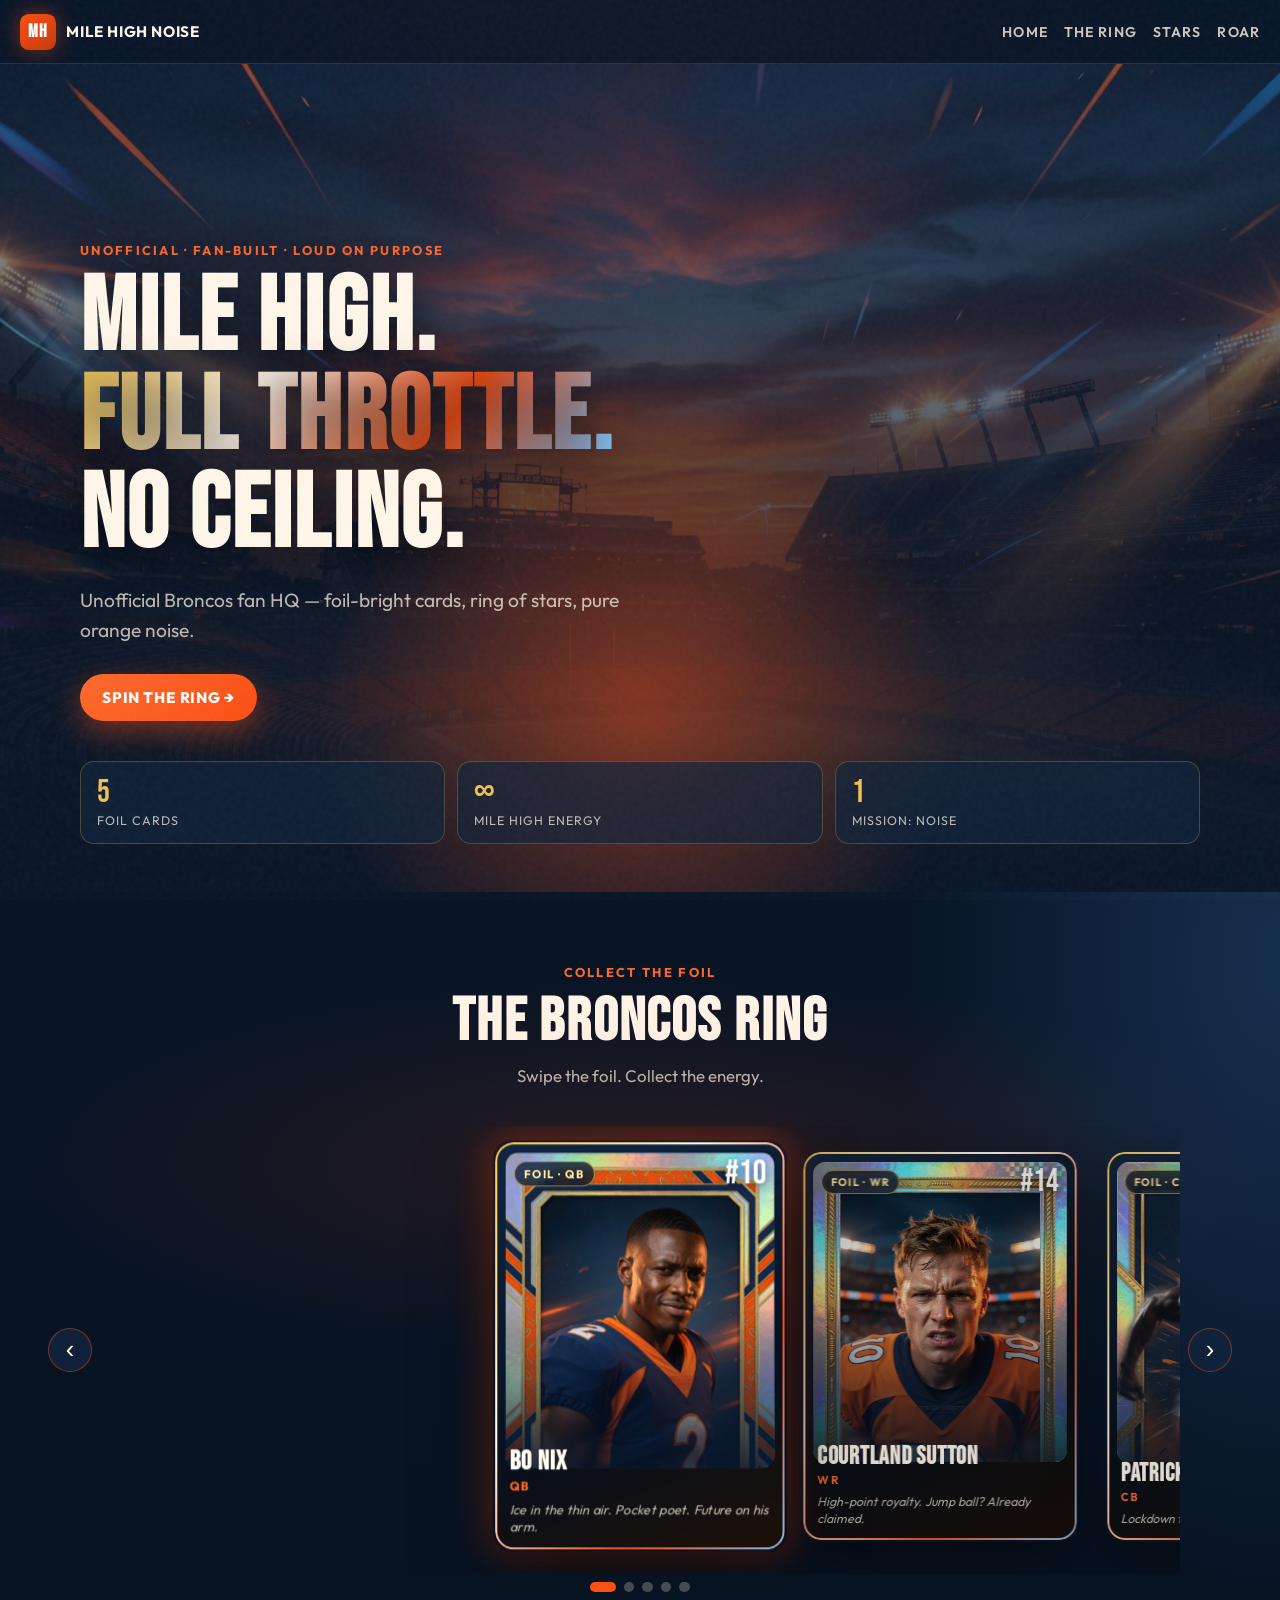
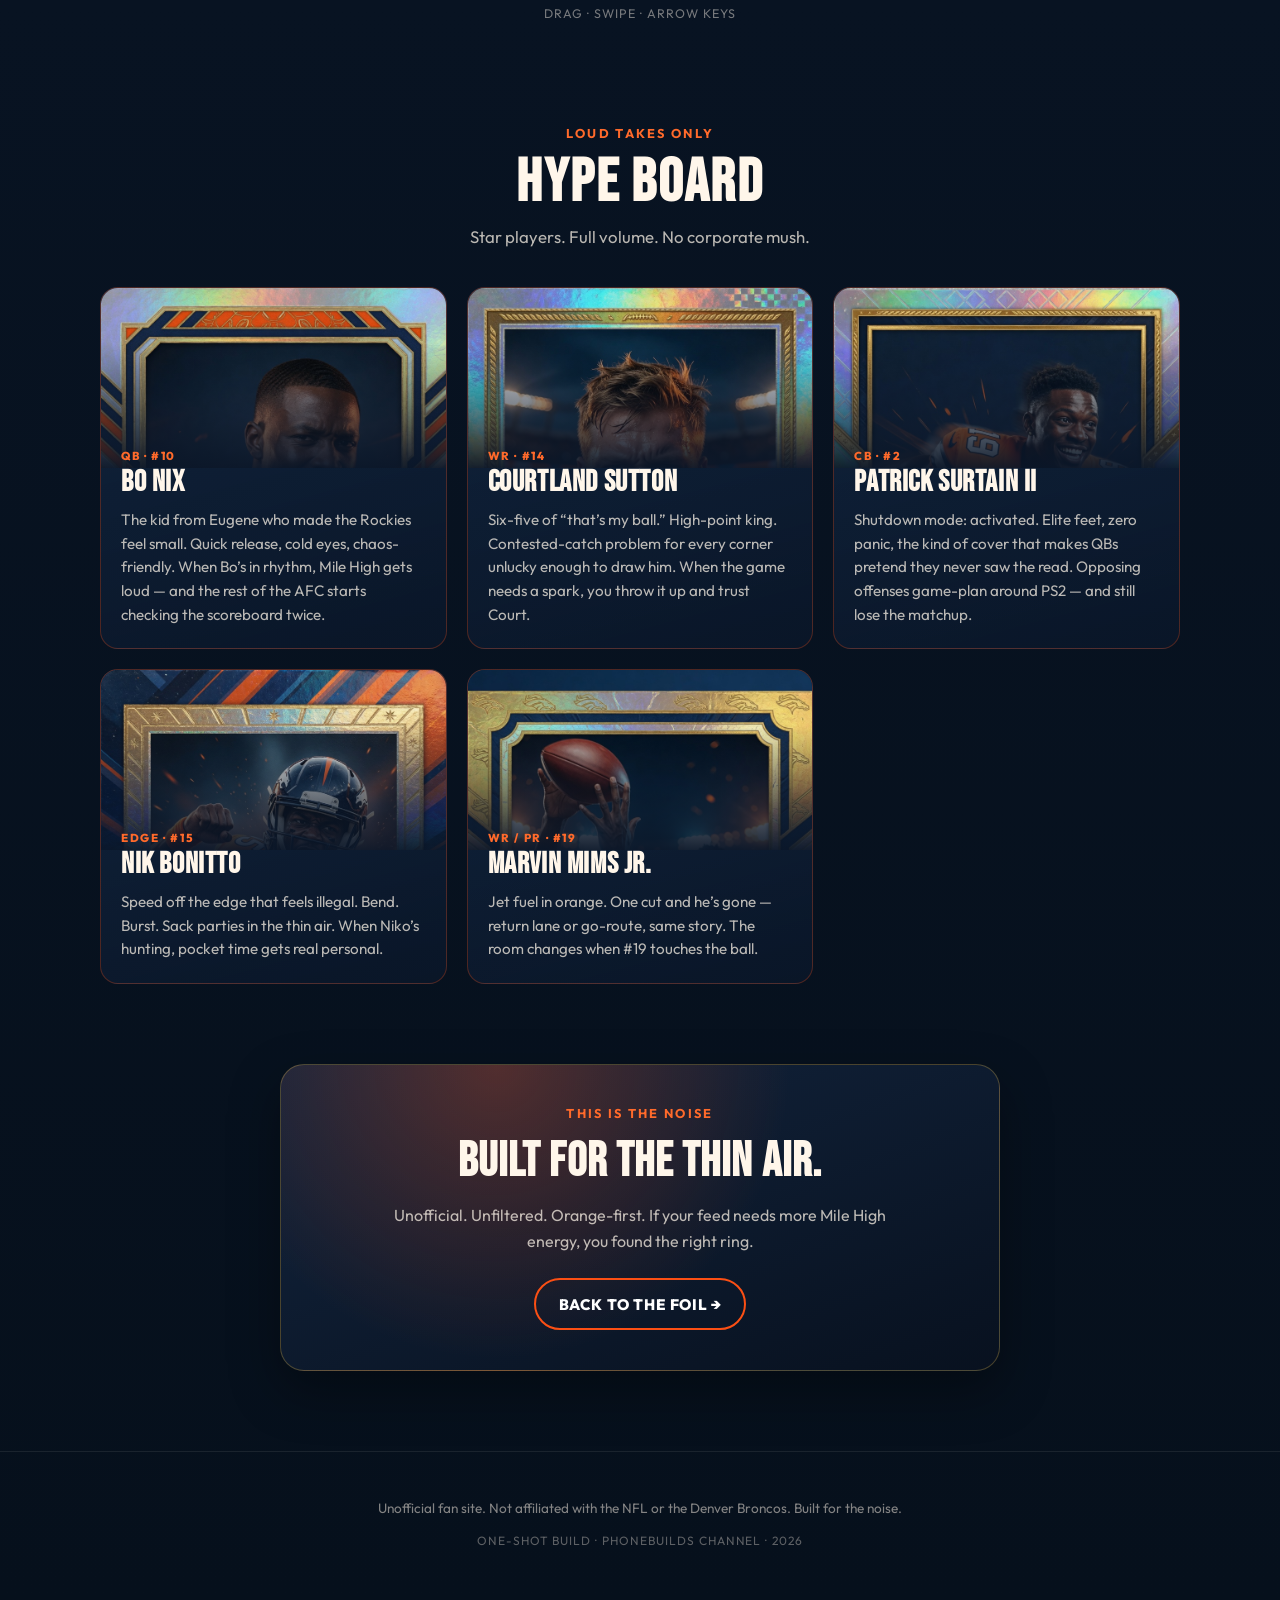
==== public/index.html @ 1050a973 "Fix Vercel static output — serve site from public/ Move index/CSS/JS into public so Vercel output di" ====
<!DOCTYPE html>
<html lang="en">
<head>
  <meta charset="UTF-8" />
  <meta name="viewport" content="width=device-width, initial-scale=1.0" />
  <title>Mile High Noise — Unofficial Broncos Fan HQ</title>
  <meta name="description" content="Unofficial Denver Broncos fan HQ — foil-bright cards, ring of stars, pure orange noise." />
  <meta name="theme-color" content="#0A1628" />
  <link rel="preconnect" href="https://fonts.googleapis.com" />
  <link rel="preconnect" href="https://fonts.gstatic.com" crossorigin />
  <link href="https://fonts.googleapis.com/css2?family=Bebas+Neue&family=Outfit:wght@400;500;600;700;800&display=swap" rel="stylesheet" />
  <link rel="stylesheet" href="styles.css" />
</head>
<body>
  <div class="noise" aria-hidden="true"></div>

  <header class="site-header">
    <a class="logo" href="#home" aria-label="Home">
      <span class="logo-mark">MH</span>
      <span class="logo-text">Mile High Noise</span>
    </a>
    <nav class="nav" aria-label="Primary">
      <a href="#home">Home</a>
      <a href="#ring">The Ring</a>
      <a href="#stars">Stars</a>
      <a href="#roar">Roar</a>
    </nav>
  </header>

  <main>
    <!-- HERO -->
    <section id="home" class="hero">
      <div class="hero-bg" role="img" aria-label="Stadium atmosphere"></div>
      <div class="hero-glow" aria-hidden="true"></div>
      <div class="hero-content">
        <p class="eyebrow">Unofficial · Fan-built · Loud on purpose</p>
        <h1>Mile High.<br /><span class="accent">Full throttle.</span><br />No ceiling.</h1>
        <p class="hero-sub">Unofficial Broncos fan HQ — foil-bright cards, ring of stars, pure orange noise.</p>
        <a class="cta" href="#ring">Spin the ring →</a>
      </div>
      <div class="hero-stats" aria-label="Hype stats">
        <div class="stat"><span class="stat-num">5</span><span class="stat-label">Foil cards</span></div>
        <div class="stat"><span class="stat-num">∞</span><span class="stat-label">Mile High energy</span></div>
        <div class="stat"><span class="stat-num">1</span><span class="stat-label">Mission: noise</span></div>
      </div>
    </section>

    <!-- THE RING -->
    <section id="ring" class="ring-section">
      <div class="section-head">
        <p class="eyebrow">Collect the foil</p>
        <h2>The Broncos Ring</h2>
        <p class="section-sub">Swipe the foil. Collect the energy.</p>
      </div>

      <div class="ring-stage">
        <button class="ring-btn prev" type="button" aria-label="Previous card">‹</button>

        <div class="ring-viewport" id="ringViewport">
          <div class="ring-track" id="ringTrack" role="list"></div>
        </div>

        <button class="ring-btn next" type="button" aria-label="Next card">›</button>
      </div>

      <div class="ring-dots" id="ringDots" role="tablist" aria-label="Card position"></div>
      <p class="ring-hint">Drag · swipe · arrow keys</p>
    </section>

    <!-- HYPE BOARD -->
    <section id="stars" class="stars-section">
      <div class="section-head">
        <p class="eyebrow">Loud takes only</p>
        <h2>Hype Board</h2>
        <p class="section-sub">Star players. Full volume. No corporate mush.</p>
      </div>
      <div class="hype-grid" id="hypeGrid"></div>
    </section>

    <!-- ROAR -->
    <section id="roar" class="roar-section">
      <div class="roar-card">
        <p class="eyebrow">This is the noise</p>
        <h2>Built for the thin air.</h2>
        <p>Unofficial. Unfiltered. Orange-first. If your feed needs more Mile High energy, you found the right ring.</p>
        <a class="cta cta-outline" href="#ring">Back to the foil →</a>
      </div>
    </section>
  </main>

  <footer class="site-footer">
    <p>Unofficial fan site. Not affiliated with the NFL or the Denver Broncos. Built for the noise.</p>
    <p class="footer-meta">One-shot build · PhoneBuilds channel · 2026</p>
  </footer>

  <script src="app.js"></script>
</body>
</html>
---- public/styles.css ----
/* Mile High Noise — Broncos fan HQ */
:root {
  --navy: #0a1628;
  --navy-2: #12243d;
  --navy-3: #1a3558;
  --orange: #fb4f14;
  --orange-hot: #ff6a2b;
  --orange-glow: rgba(251, 79, 20, 0.45);
  --gold: #f0c14b;
  --gold-soft: #ffe6a0;
  --cream: #fff6ea;
  --white: #ffffff;
  --muted: rgba(255, 246, 234, 0.72);
  --foil: linear-gradient(
    125deg,
    #f0c14b 0%,
    #fff6ea 18%,
    #fb4f14 36%,
    #7ec8ff 52%,
    #f0c14b 68%,
    #fb4f14 84%,
    #ffe6a0 100%
  );
  --font-display: "Bebas Neue", Impact, sans-serif;
  --font-body: "Outfit", system-ui, sans-serif;
  --radius-card: 18px;
  --shadow-card: 0 25px 60px rgba(0, 0, 0, 0.45);
  --max: 1120px;
}

*,
*::before,
*::after {
  box-sizing: border-box;
}

html {
  scroll-behavior: smooth;
}

body {
  margin: 0;
  min-height: 100vh;
  font-family: var(--font-body);
  color: var(--cream);
  background:
    radial-gradient(ellipse 80% 50% at 50% -10%, rgba(251, 79, 20, 0.22), transparent 55%),
    radial-gradient(ellipse 60% 40% at 100% 30%, rgba(26, 53, 88, 0.8), transparent 50%),
    linear-gradient(180deg, var(--navy) 0%, #06101c 100%);
  overflow-x: hidden;
}

.noise {
  pointer-events: none;
  position: fixed;
  inset: 0;
  z-index: 50;
  opacity: 0.04;
  background-image: url("data:image/svg+xml,%3Csvg viewBox='0 0 200 200' xmlns='http://www.w3.org/2000/svg'%3E%3Cfilter id='n'%3E%3CfeTurbulence type='fractalNoise' baseFrequency='0.85' numOctaves='4' stitchTiles='stitch'/%3E%3C/filter%3E%3Crect width='100%25' height='100%25' filter='url(%23n)'/%3E%3C/svg%3E");
}

a {
  color: inherit;
  text-decoration: none;
}

img {
  max-width: 100%;
  display: block;
}

/* Header */
.site-header {
  position: sticky;
  top: 0;
  z-index: 40;
  display: flex;
  align-items: center;
  justify-content: space-between;
  gap: 1rem;
  padding: 0.85rem 1.25rem;
  background: rgba(10, 22, 40, 0.82);
  backdrop-filter: blur(14px);
  border-bottom: 1px solid rgba(251, 79, 20, 0.25);
}

.logo {
  display: flex;
  align-items: center;
  gap: 0.65rem;
  font-weight: 700;
}

.logo-mark {
  width: 2.25rem;
  height: 2.25rem;
  display: grid;
  place-items: center;
  border-radius: 0.55rem;
  background: linear-gradient(145deg, var(--orange), #c43a0a);
  color: var(--white);
  font-family: var(--font-display);
  font-size: 1.15rem;
  letter-spacing: 0.04em;
  box-shadow: 0 0 20px var(--orange-glow);
}

.logo-text {
  font-size: 0.95rem;
  letter-spacing: 0.04em;
  text-transform: uppercase;
}

.nav {
  display: flex;
  flex-wrap: wrap;
  gap: 0.35rem 1rem;
  font-size: 0.88rem;
  font-weight: 600;
  text-transform: uppercase;
  letter-spacing: 0.08em;
}

.nav a {
  opacity: 0.8;
  transition: opacity 0.2s, color 0.2s;
}

.nav a:hover {
  opacity: 1;
  color: var(--orange-hot);
}

/* Hero */
.hero {
  position: relative;
  min-height: min(92vh, 900px);
  display: grid;
  align-content: end;
  padding: 4rem 1.25rem 3rem;
  overflow: hidden;
}

.hero-bg {
  position: absolute;
  inset: 0;
  background:
    linear-gradient(180deg, rgba(10, 22, 40, 0.35) 0%, rgba(10, 22, 40, 0.75) 55%, var(--navy) 100%),
    url("hero-stadium.jpg") center / cover no-repeat;
  transform: scale(1.02);
}

.hero-glow {
  position: absolute;
  width: 60vw;
  height: 60vw;
  max-width: 700px;
  max-height: 700px;
  left: 50%;
  bottom: -20%;
  transform: translateX(-50%);
  background: radial-gradient(circle, var(--orange-glow), transparent 65%);
  filter: blur(10px);
  pointer-events: none;
}

.hero-content {
  position: relative;
  z-index: 2;
  max-width: var(--max);
  margin: 0 auto;
  width: 100%;
}

.eyebrow {
  margin: 0 0 0.75rem;
  color: var(--orange-hot);
  font-weight: 700;
  font-size: 0.8rem;
  letter-spacing: 0.18em;
  text-transform: uppercase;
}

.hero h1 {
  margin: 0;
  font-family: var(--font-display);
  font-size: clamp(3.2rem, 10vw, 6.5rem);
  line-height: 0.95;
  letter-spacing: 0.02em;
  text-shadow: 0 8px 40px rgba(0, 0, 0, 0.5);
}

.hero h1 .accent {
  background: var(--foil);
  background-size: 200% auto;
  -webkit-background-clip: text;
  background-clip: text;
  color: transparent;
  animation: foil-shift 6s linear infinite;
}

@keyframes foil-shift {
  to {
    background-position: 200% center;
  }
}

.hero-sub {
  margin: 1.25rem 0 1.75rem;
  max-width: 34rem;
  font-size: clamp(1rem, 2.2vw, 1.2rem);
  color: var(--muted);
  line-height: 1.55;
}

.cta {
  display: inline-flex;
  align-items: center;
  gap: 0.4rem;
  padding: 0.9rem 1.4rem;
  border-radius: 999px;
  background: linear-gradient(135deg, var(--orange-hot), var(--orange));
  color: var(--white);
  font-weight: 800;
  font-size: 0.95rem;
  letter-spacing: 0.04em;
  text-transform: uppercase;
  box-shadow: 0 10px 30px var(--orange-glow);
  transition: transform 0.2s, box-shadow 0.2s;
}

.cta:hover {
  transform: translateY(-2px);
  box-shadow: 0 14px 36px var(--orange-glow);
}

.cta-outline {
  background: transparent;
  border: 2px solid var(--orange);
  box-shadow: none;
}

.cta-outline:hover {
  background: rgba(251, 79, 20, 0.12);
}

.hero-stats {
  position: relative;
  z-index: 2;
  max-width: var(--max);
  margin: 2.5rem auto 0;
  width: 100%;
  display: grid;
  grid-template-columns: repeat(3, minmax(0, 1fr));
  gap: 0.75rem;
}

.stat {
  padding: 0.9rem 1rem;
  border-radius: 14px;
  background: rgba(18, 36, 61, 0.7);
  border: 1px solid rgba(240, 193, 75, 0.25);
  backdrop-filter: blur(8px);
}

.stat-num {
  display: block;
  font-family: var(--font-display);
  font-size: 2rem;
  color: var(--gold);
  line-height: 1;
}

.stat-label {
  font-size: 0.78rem;
  color: var(--muted);
  text-transform: uppercase;
  letter-spacing: 0.08em;
}

/* Sections */
.section-head {
  text-align: center;
  max-width: 40rem;
  margin: 0 auto 2.5rem;
  padding: 0 1rem;
}

.section-head h2 {
  margin: 0;
  font-family: var(--font-display);
  font-size: clamp(2.4rem, 6vw, 3.8rem);
  letter-spacing: 0.03em;
  line-height: 1;
}

.section-sub {
  margin: 0.75rem 0 0;
  color: var(--muted);
  font-size: 1.05rem;
}

/* Ring */
.ring-section {
  padding: 4.5rem 0 3rem;
  position: relative;
}

.ring-section::before {
  content: "";
  position: absolute;
  inset: 10% 0 auto;
  height: 50%;
  background: radial-gradient(ellipse at center, rgba(251, 79, 20, 0.12), transparent 70%);
  pointer-events: none;
}

.ring-stage {
  display: grid;
  grid-template-columns: auto 1fr auto;
  align-items: center;
  gap: 0.5rem;
  max-width: 1200px;
  margin: 0 auto;
  padding: 0 0.5rem;
}

.ring-viewport {
  overflow: hidden;
  perspective: 1200px;
  padding: 1.5rem 0 2rem;
  touch-action: pan-y;
  cursor: grab;
}

.ring-viewport.is-dragging {
  cursor: grabbing;
}

.ring-track {
  display: flex;
  gap: 1.25rem;
  will-change: transform;
  transition: transform 0.45s cubic-bezier(0.22, 1, 0.36, 1);
  padding: 0 calc(50% - 140px);
}

.sport-card {
  --tilt: 0deg;
  --lift: 1;
  flex: 0 0 280px;
  width: 280px;
  aspect-ratio: 2.5 / 3.5;
  position: relative;
  border-radius: var(--radius-card);
  transform: rotateY(var(--tilt)) scale(var(--lift));
  transition: transform 0.35s ease, box-shadow 0.35s ease, filter 0.35s ease;
  filter: brightness(0.88) saturate(0.9);
  box-shadow: var(--shadow-card);
  user-select: none;
}

.sport-card.is-active {
  --lift: 1.05;
  filter: brightness(1.05) saturate(1.1);
  box-shadow:
    0 30px 70px rgba(0, 0, 0, 0.55),
    0 0 40px var(--orange-glow);
  z-index: 2;
}

.sport-card-inner {
  position: absolute;
  inset: 0;
  border-radius: inherit;
  overflow: hidden;
  background: linear-gradient(160deg, var(--navy-2), #07101c 60%, #1a0f08);
  border: 2px solid transparent;
  background-clip: padding-box;
}

.sport-card-inner::before {
  content: "";
  position: absolute;
  inset: 0;
  border-radius: inherit;
  padding: 2px;
  background: var(--foil);
  background-size: 200% 200%;
  -webkit-mask:
    linear-gradient(#fff 0 0) content-box,
    linear-gradient(#fff 0 0);
  mask:
    linear-gradient(#fff 0 0) content-box,
    linear-gradient(#fff 0 0);
  -webkit-mask-composite: xor;
  mask-composite: exclude;
  animation: foil-shift 5s linear infinite;
  pointer-events: none;
  z-index: 5;
}

.card-art {
  position: absolute;
  inset: 10px 10px 78px;
  border-radius: 12px;
  overflow: hidden;
  background: var(--navy-3);
}

.card-art img {
  width: 100%;
  height: 100%;
  object-fit: cover;
  object-position: top center;
}

.card-art::after {
  content: "";
  position: absolute;
  inset: 0;
  background: linear-gradient(180deg, transparent 50%, rgba(10, 22, 40, 0.85) 100%);
}

.card-badge {
  position: absolute;
  top: 18px;
  left: 18px;
  z-index: 3;
  padding: 0.25rem 0.55rem;
  border-radius: 999px;
  background: rgba(10, 22, 40, 0.75);
  border: 1px solid rgba(240, 193, 75, 0.55);
  font-size: 0.68rem;
  font-weight: 700;
  letter-spacing: 0.12em;
  text-transform: uppercase;
  color: var(--gold-soft);
  backdrop-filter: blur(6px);
}

.card-num {
  position: absolute;
  top: 14px;
  right: 18px;
  z-index: 3;
  font-family: var(--font-display);
  font-size: 2rem;
  color: rgba(255, 255, 255, 0.92);
  text-shadow: 0 2px 10px rgba(0, 0, 0, 0.6);
  line-height: 1;
}

.card-meta {
  position: absolute;
  left: 14px;
  right: 14px;
  bottom: 12px;
  z-index: 3;
}

.card-meta h3 {
  margin: 0;
  font-family: var(--font-display);
  font-size: 1.55rem;
  letter-spacing: 0.03em;
  line-height: 1;
}

.card-meta .pos {
  display: block;
  margin-top: 0.15rem;
  font-size: 0.72rem;
  font-weight: 700;
  letter-spacing: 0.14em;
  text-transform: uppercase;
  color: var(--orange-hot);
}

.card-flavor {
  margin: 0.45rem 0 0;
  font-size: 0.78rem;
  line-height: 1.35;
  color: var(--muted);
  font-style: italic;
}

.ring-btn {
  width: 2.75rem;
  height: 2.75rem;
  border-radius: 999px;
  border: 1px solid rgba(251, 79, 20, 0.45);
  background: rgba(18, 36, 61, 0.85);
  color: var(--cream);
  font-size: 1.6rem;
  line-height: 1;
  cursor: pointer;
  transition: background 0.2s, transform 0.2s;
  z-index: 3;
}

.ring-btn:hover {
  background: rgba(251, 79, 20, 0.25);
  transform: scale(1.05);
}

.ring-dots {
  display: flex;
  justify-content: center;
  gap: 0.5rem;
  margin-top: 0.5rem;
}

.ring-dots button {
  width: 0.65rem;
  height: 0.65rem;
  border-radius: 999px;
  border: 0;
  padding: 0;
  background: rgba(255, 246, 234, 0.25);
  cursor: pointer;
  transition: width 0.25s, background 0.25s;
}

.ring-dots button[aria-selected="true"] {
  width: 1.6rem;
  background: var(--orange);
}

.ring-hint {
  text-align: center;
  margin: 0.85rem 0 0;
  font-size: 0.78rem;
  color: rgba(255, 246, 234, 0.45);
  letter-spacing: 0.08em;
  text-transform: uppercase;
}

/* Hype board */
.stars-section {
  padding: 3.5rem 1.25rem 4rem;
  max-width: var(--max);
  margin: 0 auto;
}

.hype-grid {
  display: grid;
  grid-template-columns: repeat(auto-fit, minmax(280px, 1fr));
  gap: 1.25rem;
}

.hype-card {
  position: relative;
  border-radius: 18px;
  overflow: hidden;
  background: linear-gradient(165deg, rgba(26, 53, 88, 0.55), rgba(10, 22, 40, 0.95));
  border: 1px solid rgba(251, 79, 20, 0.28);
  min-height: 100%;
  display: grid;
  grid-template-rows: 180px 1fr;
  transition: transform 0.25s, border-color 0.25s, box-shadow 0.25s;
}

.hype-card:hover {
  transform: translateY(-4px);
  border-color: rgba(240, 193, 75, 0.5);
  box-shadow: 0 18px 40px rgba(0, 0, 0, 0.35);
}

.hype-photo {
  position: relative;
  overflow: hidden;
}

.hype-photo img {
  width: 100%;
  height: 100%;
  object-fit: cover;
  object-position: top center;
}

.hype-photo::after {
  content: "";
  position: absolute;
  inset: 0;
  background: linear-gradient(180deg, transparent 30%, rgba(10, 22, 40, 0.95) 100%);
}

.hype-body {
  padding: 0 1.25rem 1.35rem;
  margin-top: -1.5rem;
  position: relative;
  z-index: 1;
}

.hype-body .pos {
  display: inline-block;
  margin-bottom: 0.35rem;
  font-size: 0.72rem;
  font-weight: 800;
  letter-spacing: 0.14em;
  text-transform: uppercase;
  color: var(--orange-hot);
}

.hype-body h3 {
  margin: 0 0 0.65rem;
  font-family: var(--font-display);
  font-size: 1.85rem;
  letter-spacing: 0.02em;
  line-height: 1;
}

.hype-body p {
  margin: 0;
  color: var(--muted);
  line-height: 1.55;
  font-size: 0.95rem;
}

/* Roar */
.roar-section {
  padding: 1rem 1.25rem 5rem;
}

.roar-card {
  max-width: 720px;
  margin: 0 auto;
  text-align: center;
  padding: 2.5rem 1.5rem;
  border-radius: 24px;
  background:
    radial-gradient(circle at 30% 0%, rgba(251, 79, 20, 0.28), transparent 50%),
    linear-gradient(160deg, var(--navy-2), #08111f);
  border: 1px solid rgba(240, 193, 75, 0.28);
  box-shadow: 0 20px 50px rgba(0, 0, 0, 0.35);
}

.roar-card h2 {
  margin: 0 0 0.85rem;
  font-family: var(--font-display);
  font-size: clamp(2rem, 5vw, 3rem);
  letter-spacing: 0.02em;
}

.roar-card p:not(.eyebrow) {
  margin: 0 auto 1.5rem;
  max-width: 32rem;
  color: var(--muted);
  line-height: 1.6;
}

/* Footer */
.site-footer {
  padding: 2rem 1.25rem 2.5rem;
  text-align: center;
  border-top: 1px solid rgba(255, 246, 234, 0.08);
  color: rgba(255, 246, 234, 0.5);
  font-size: 0.85rem;
  line-height: 1.5;
}

.footer-meta {
  margin-top: 0.5rem;
  font-size: 0.75rem;
  letter-spacing: 0.08em;
  text-transform: uppercase;
  opacity: 0.7;
}

/* Responsive */
@media (max-width: 720px) {
  .logo-text {
    display: none;
  }

  .nav {
    font-size: 0.72rem;
    gap: 0.25rem 0.7rem;
  }

  .hero {
    min-height: 85vh;
    padding-top: 3rem;
  }

  .hero-stats {
    grid-template-columns: 1fr;
  }

  .ring-track {
    padding: 0 calc(50% - 130px);
    gap: 1rem;
  }

  .sport-card {
    flex-basis: 260px;
    width: 260px;
  }

  .ring-btn {
    width: 2.25rem;
    height: 2.25rem;
    font-size: 1.35rem;
  }
}

@media (prefers-reduced-motion: reduce) {
  html {
    scroll-behavior: auto;
  }

  .sport-card,
  .ring-track,
  .hero h1 .accent,
  .sport-card-inner::before {
    animation: none !important;
    transition: none !important;
  }
}
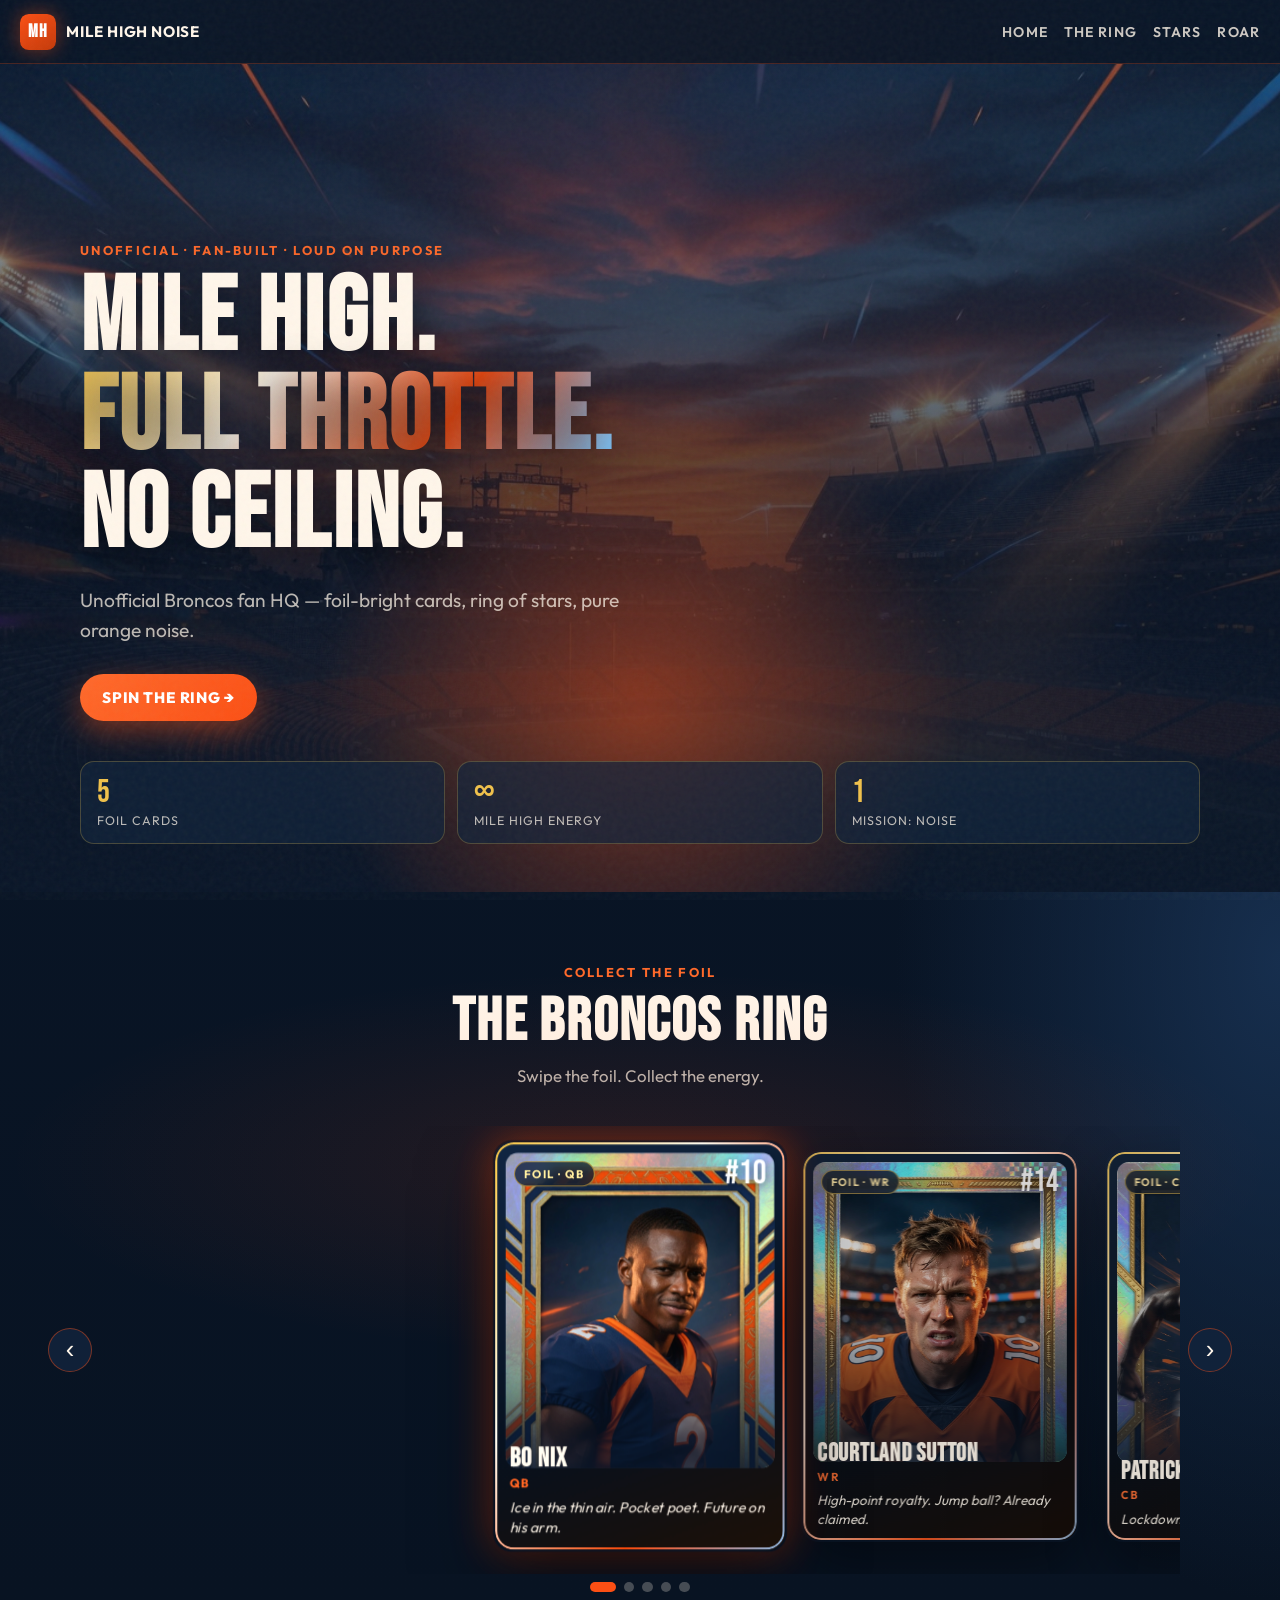
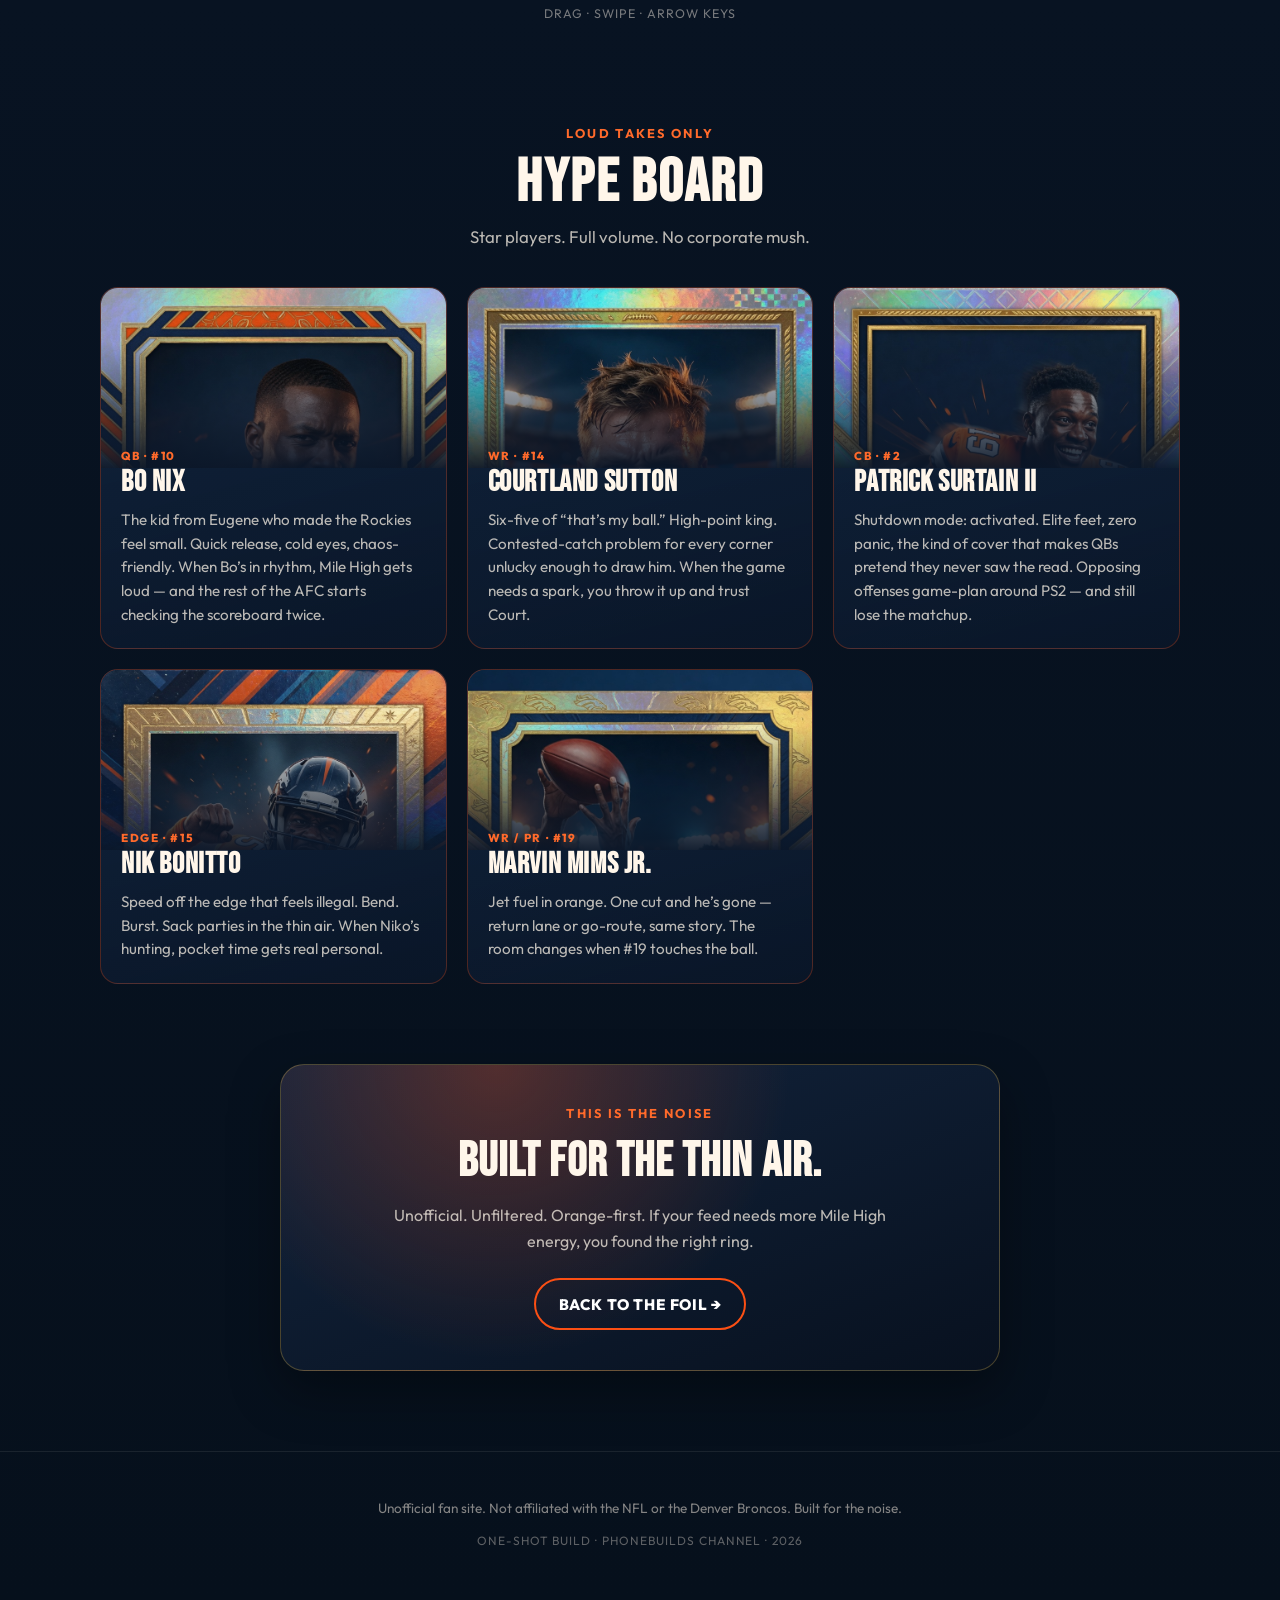
==== commit cfa938a0: "Polish from Bumble visual pass: flavor type + favicon Bump ring card flavor size/opacity for readabi" ====
--- a/public/index.html
+++ b/public/index.html
@@ -6,6 +6,7 @@
   <title>Mile High Noise — Unofficial Broncos Fan HQ</title>
   <meta name="description" content="Unofficial Denver Broncos fan HQ — foil-bright cards, ring of stars, pure orange noise." />
   <meta name="theme-color" content="#0A1628" />
+  <link rel="icon" href="favicon.svg" type="image/svg+xml" />
   <link rel="preconnect" href="https://fonts.googleapis.com" />
   <link rel="preconnect" href="https://fonts.gstatic.com" crossorigin />
   <link href="https://fonts.googleapis.com/css2?family=Bebas+Neue&family=Outfit:wght@400;500;600;700;800&display=swap" rel="stylesheet" />
--- a/public/styles.css
+++ b/public/styles.css
@@ -479,9 +479,9 @@
 
 .card-flavor {
   margin: 0.45rem 0 0;
-  font-size: 0.78rem;
+  font-size: 0.85rem;
   line-height: 1.35;
-  color: var(--muted);
+  color: rgba(255, 246, 234, 0.92);
   font-style: italic;
 }
 
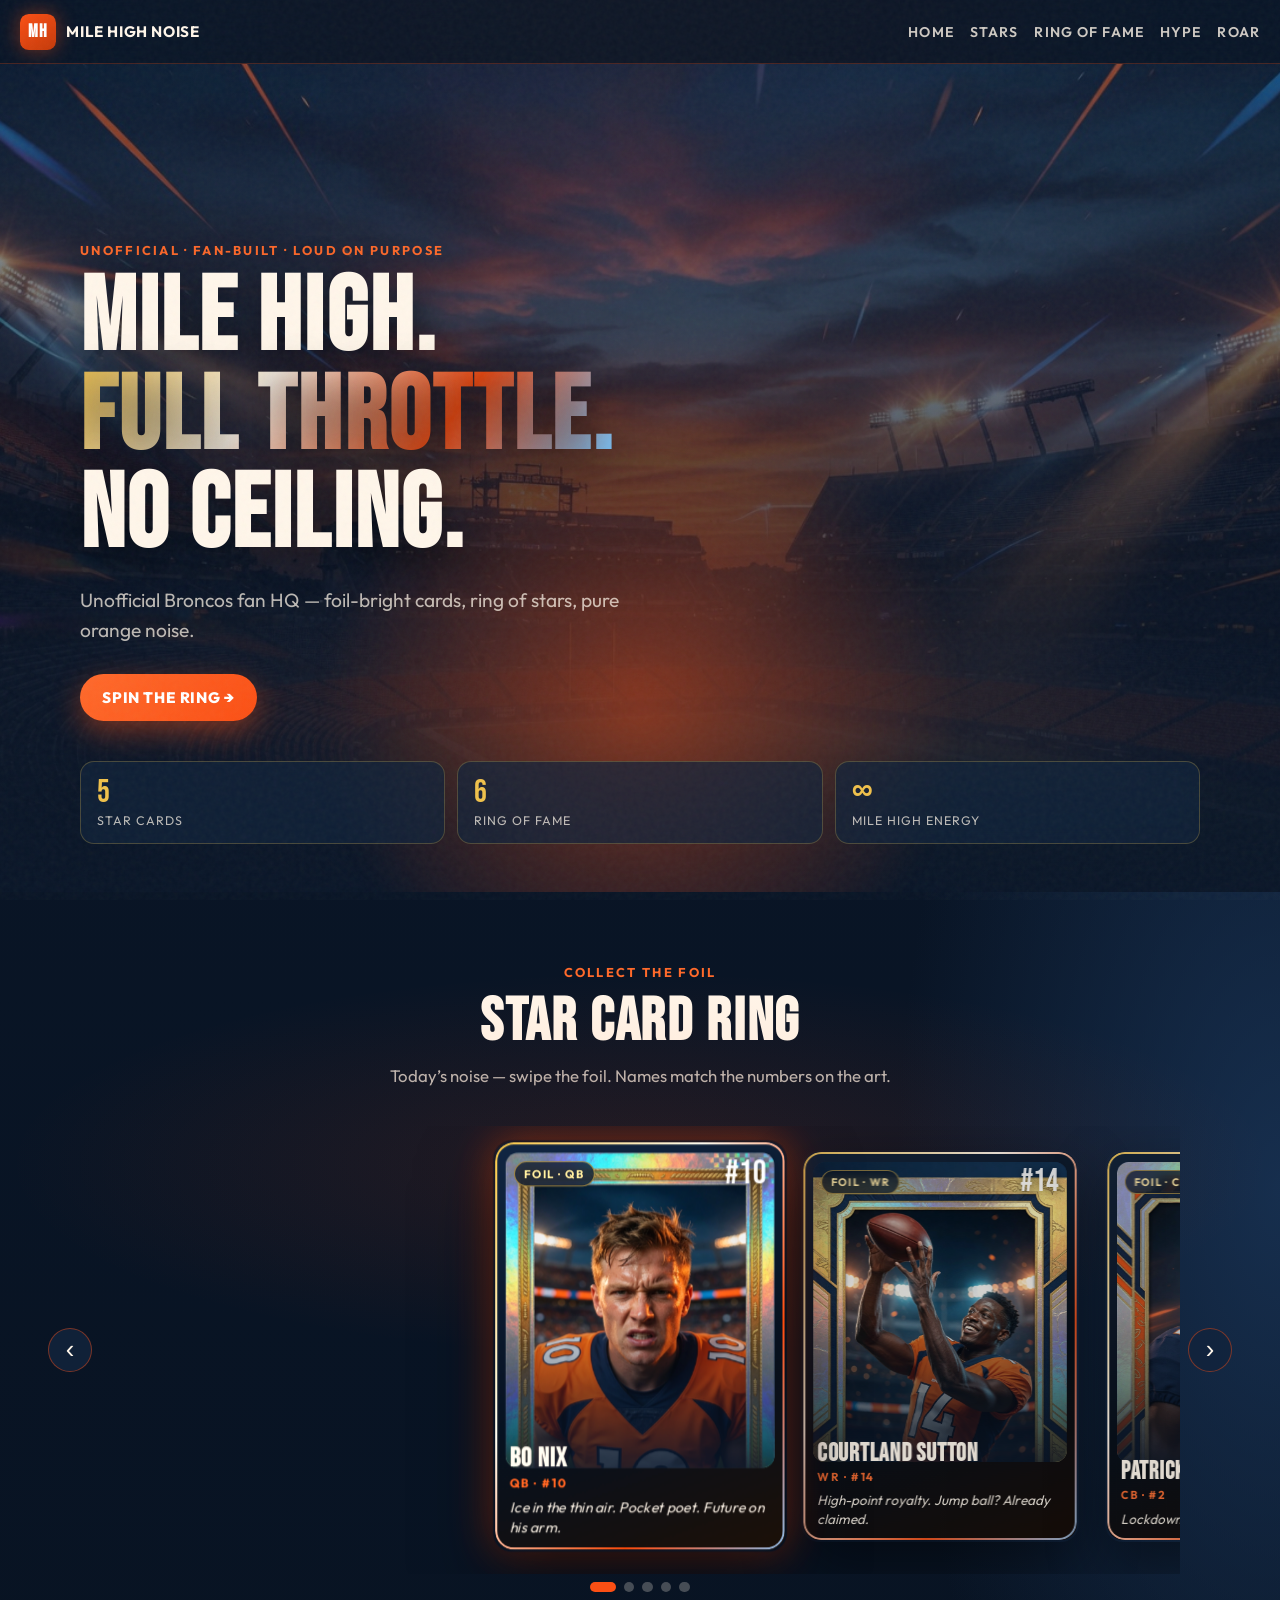
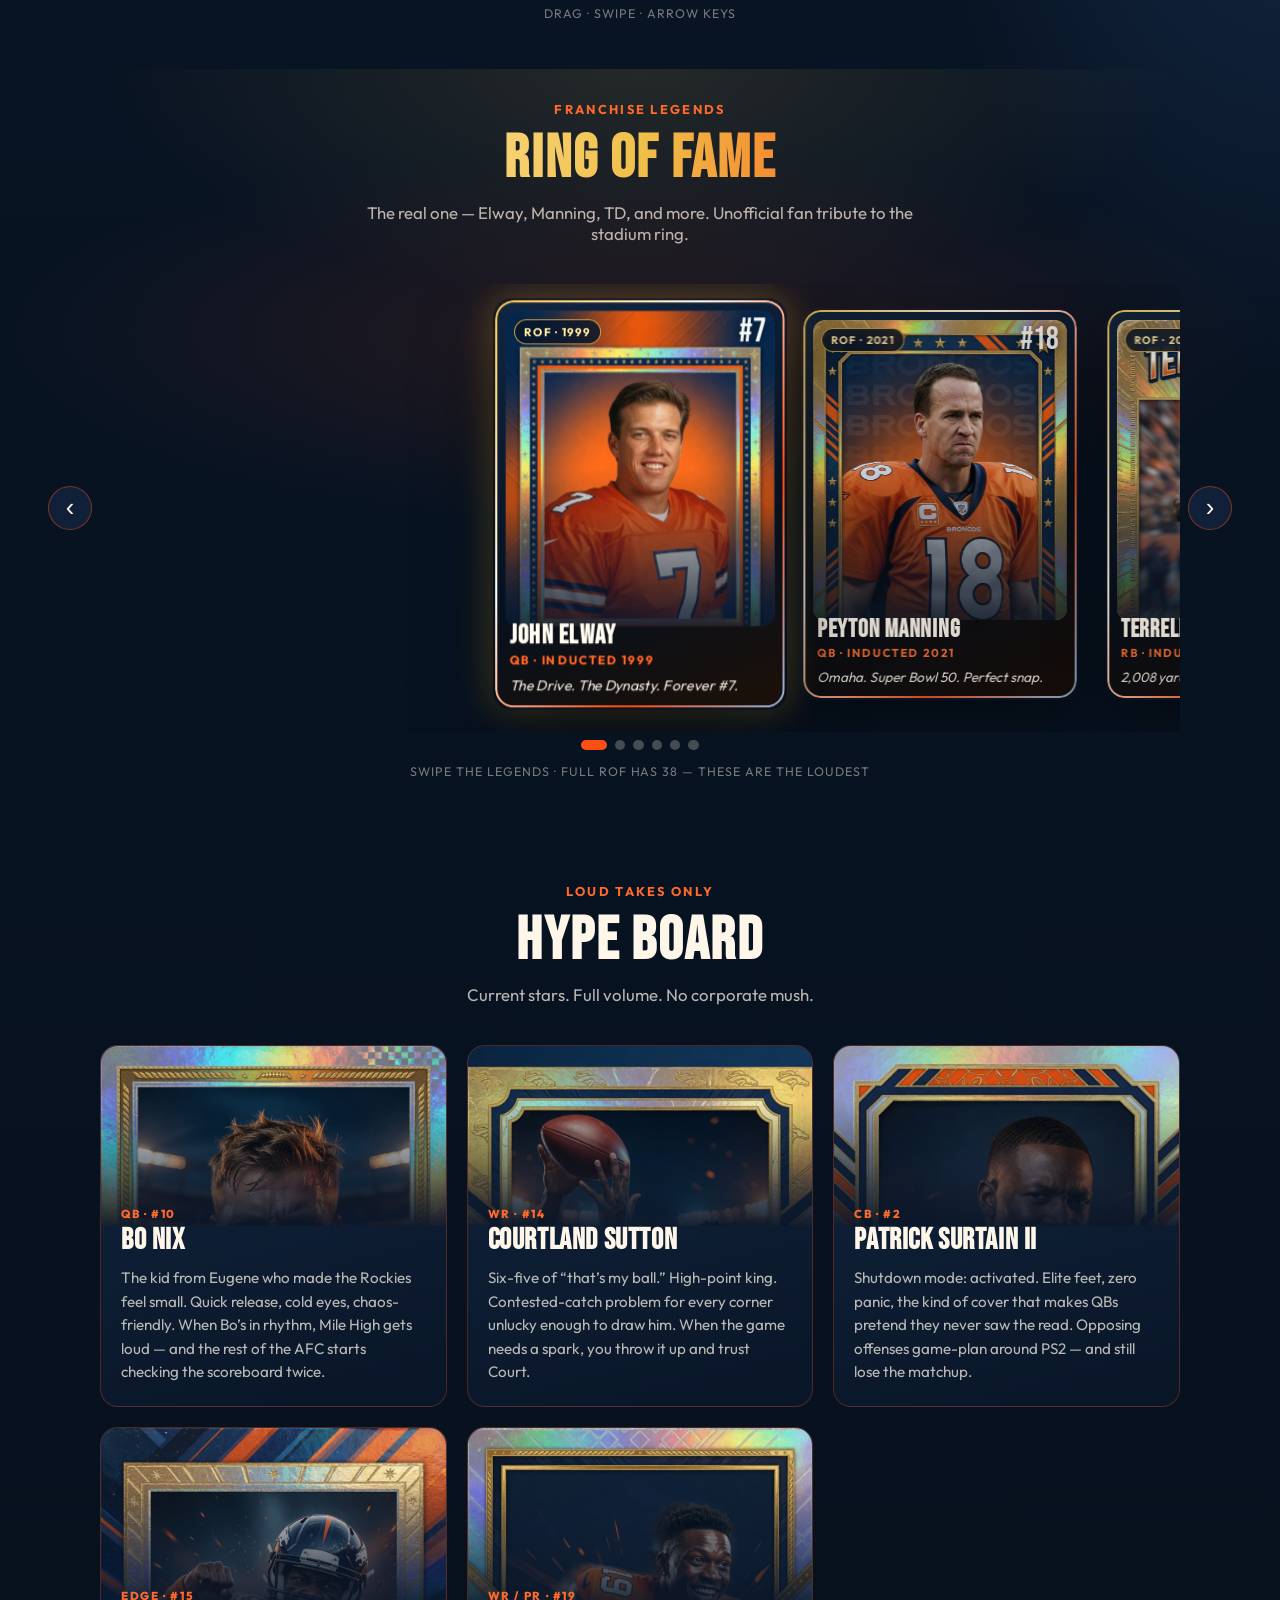
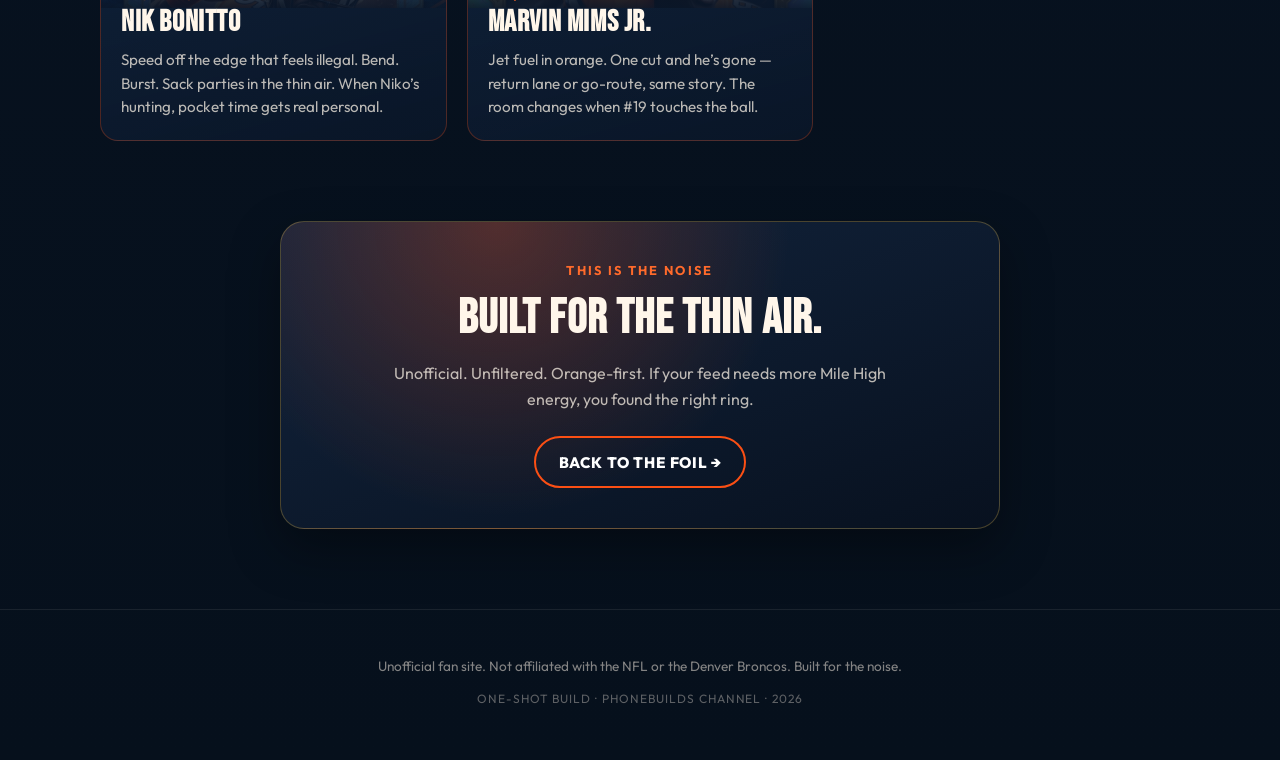
==== commit 5ee53702: "Fix player art match + add franchise Ring of Fame Remap star card images so jersey numbers match nam" ====
--- a/public/index.html
+++ b/public/index.html
@@ -22,8 +22,9 @@
     </a>
     <nav class="nav" aria-label="Primary">
       <a href="#home">Home</a>
-      <a href="#ring">The Ring</a>
-      <a href="#stars">Stars</a>
+      <a href="#ring">Stars</a>
+      <a href="#rof">Ring of Fame</a>
+      <a href="#stars">Hype</a>
       <a href="#roar">Roar</a>
     </nav>
   </header>
@@ -40,32 +41,54 @@
         <a class="cta" href="#ring">Spin the ring →</a>
       </div>
       <div class="hero-stats" aria-label="Hype stats">
-        <div class="stat"><span class="stat-num">5</span><span class="stat-label">Foil cards</span></div>
+        <div class="stat"><span class="stat-num">5</span><span class="stat-label">Star cards</span></div>
+        <div class="stat"><span class="stat-num">6</span><span class="stat-label">Ring of Fame</span></div>
         <div class="stat"><span class="stat-num">∞</span><span class="stat-label">Mile High energy</span></div>
-        <div class="stat"><span class="stat-num">1</span><span class="stat-label">Mission: noise</span></div>
       </div>
     </section>
 
-    <!-- THE RING -->
+    <!-- CURRENT STARS RING (not Ring of Fame) -->
     <section id="ring" class="ring-section">
       <div class="section-head">
         <p class="eyebrow">Collect the foil</p>
-        <h2>The Broncos Ring</h2>
-        <p class="section-sub">Swipe the foil. Collect the energy.</p>
+        <h2>Star Card Ring</h2>
+        <p class="section-sub">Today’s noise — swipe the foil. Names match the numbers on the art.</p>
       </div>
 
       <div class="ring-stage">
-        <button class="ring-btn prev" type="button" aria-label="Previous card">‹</button>
+        <button class="ring-btn prev" type="button" aria-label="Previous star card">‹</button>
 
         <div class="ring-viewport" id="ringViewport">
           <div class="ring-track" id="ringTrack" role="list"></div>
         </div>
 
-        <button class="ring-btn next" type="button" aria-label="Next card">›</button>
+        <button class="ring-btn next" type="button" aria-label="Next star card">›</button>
       </div>
 
-      <div class="ring-dots" id="ringDots" role="tablist" aria-label="Card position"></div>
+      <div class="ring-dots" id="ringDots" role="tablist" aria-label="Star card position"></div>
       <p class="ring-hint">Drag · swipe · arrow keys</p>
+    </section>
+
+    <!-- FRANCHISE RING OF FAME (secondary) -->
+    <section id="rof" class="ring-section ring-section--rof">
+      <div class="section-head">
+        <p class="eyebrow">Franchise legends</p>
+        <h2>Ring of Fame</h2>
+        <p class="section-sub">The real one — Elway, Manning, TD, and more. Unofficial fan tribute to the stadium ring.</p>
+      </div>
+
+      <div class="ring-stage">
+        <button class="ring-btn rof-btn prev" type="button" aria-label="Previous Ring of Fame card">‹</button>
+
+        <div class="ring-viewport" id="rofViewport">
+          <div class="ring-track" id="rofTrack" role="list"></div>
+        </div>
+
+        <button class="ring-btn rof-btn next" type="button" aria-label="Next Ring of Fame card">›</button>
+      </div>
+
+      <div class="ring-dots" id="rofDots" role="tablist" aria-label="Ring of Fame position"></div>
+      <p class="ring-hint">Swipe the legends · full RoF has 38 — these are the loudest</p>
     </section>
 
     <!-- HYPE BOARD -->
@@ -73,7 +96,7 @@
       <div class="section-head">
         <p class="eyebrow">Loud takes only</p>
         <h2>Hype Board</h2>
-        <p class="section-sub">Star players. Full volume. No corporate mush.</p>
+        <p class="section-sub">Current stars. Full volume. No corporate mush.</p>
       </div>
       <div class="hype-grid" id="hypeGrid"></div>
     </section>
--- a/public/styles.css
+++ b/public/styles.css
@@ -718,3 +718,30 @@
     transition: none !important;
   }
 }
+
+
+/* Ring of Fame secondary band */
+.ring-section--rof {
+  padding-top: 2rem;
+  background:
+    radial-gradient(ellipse 70% 50% at 50% 0%, rgba(240, 193, 75, 0.12), transparent 60%);
+}
+
+.ring-section--rof .section-head h2 {
+  background: linear-gradient(90deg, var(--gold-soft), var(--gold), #fb4f14);
+  -webkit-background-clip: text;
+  background-clip: text;
+  color: transparent;
+}
+
+.card-badge--gold {
+  border-color: rgba(240, 193, 75, 0.75);
+  color: var(--gold-soft);
+  background: rgba(10, 22, 40, 0.85);
+}
+
+.sport-card--legend.is-active {
+  box-shadow:
+    0 30px 70px rgba(0, 0, 0, 0.55),
+    0 0 36px rgba(240, 193, 75, 0.35);
+}
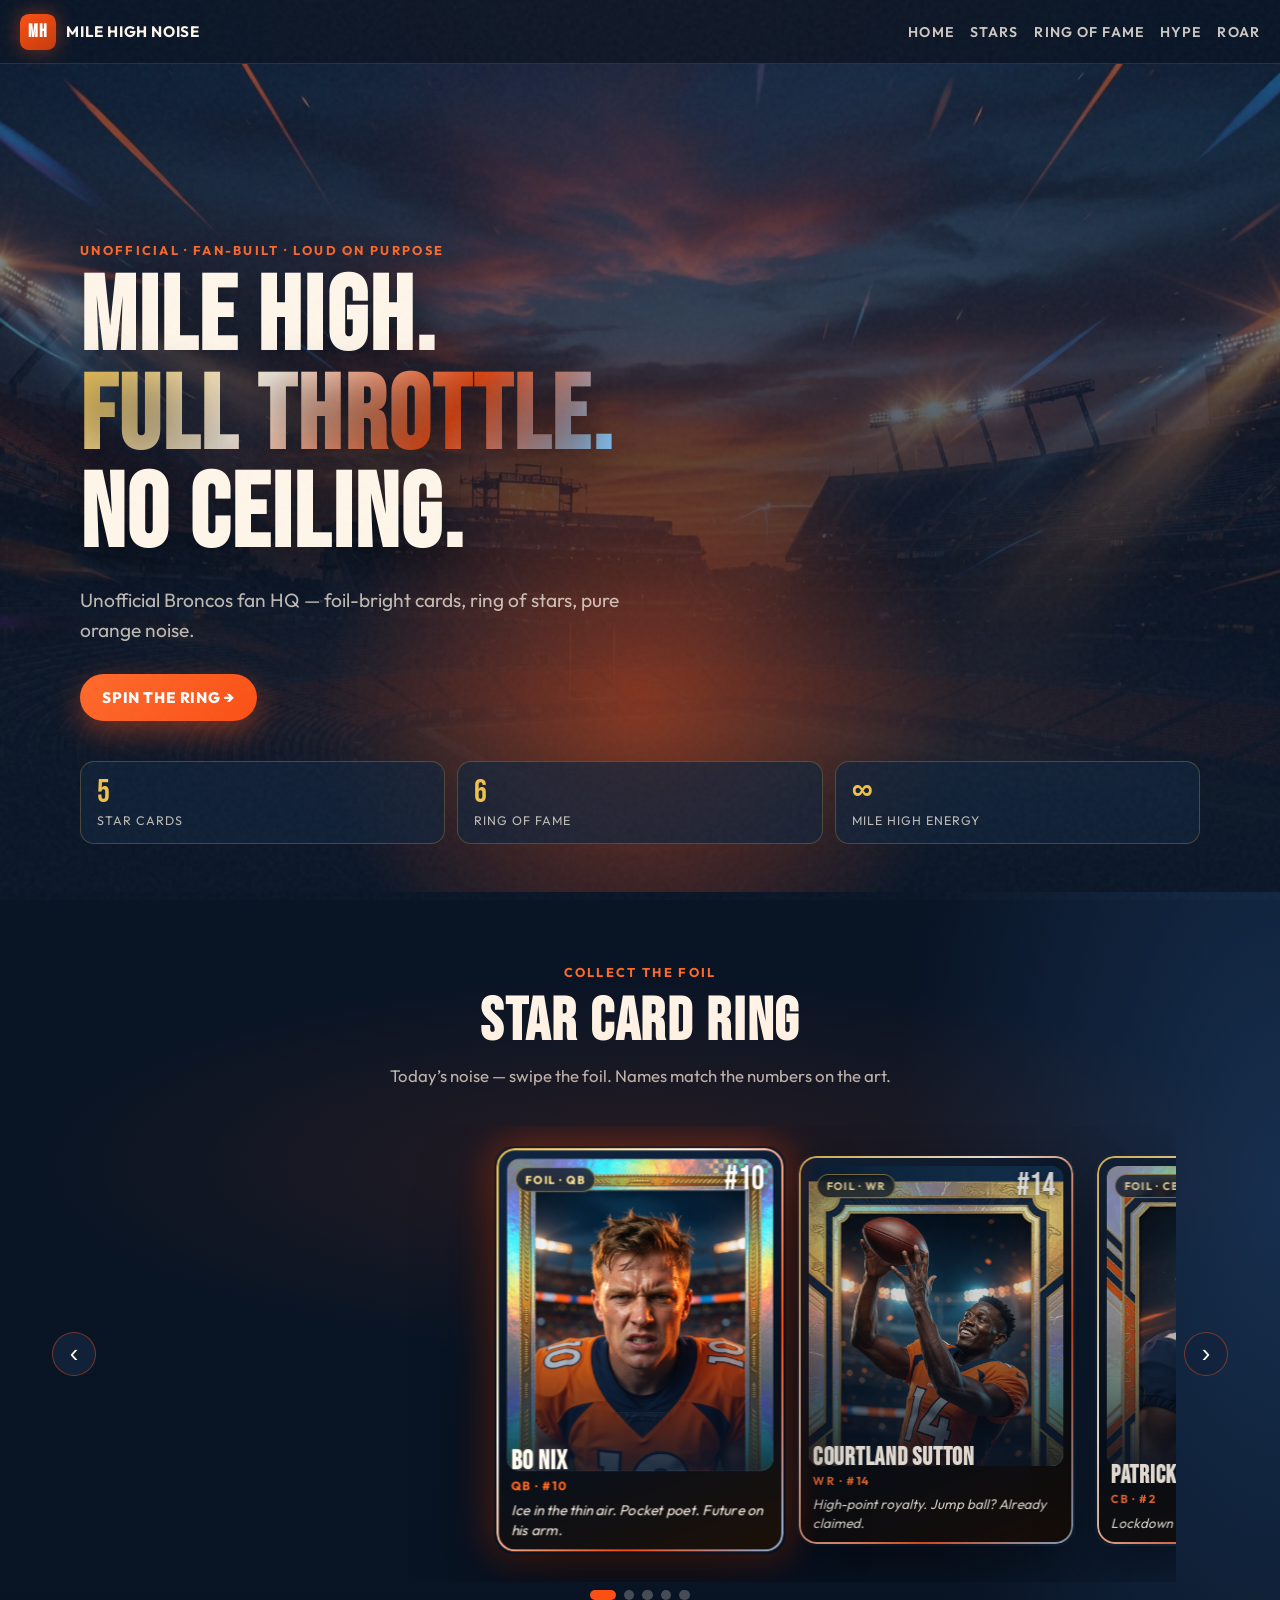
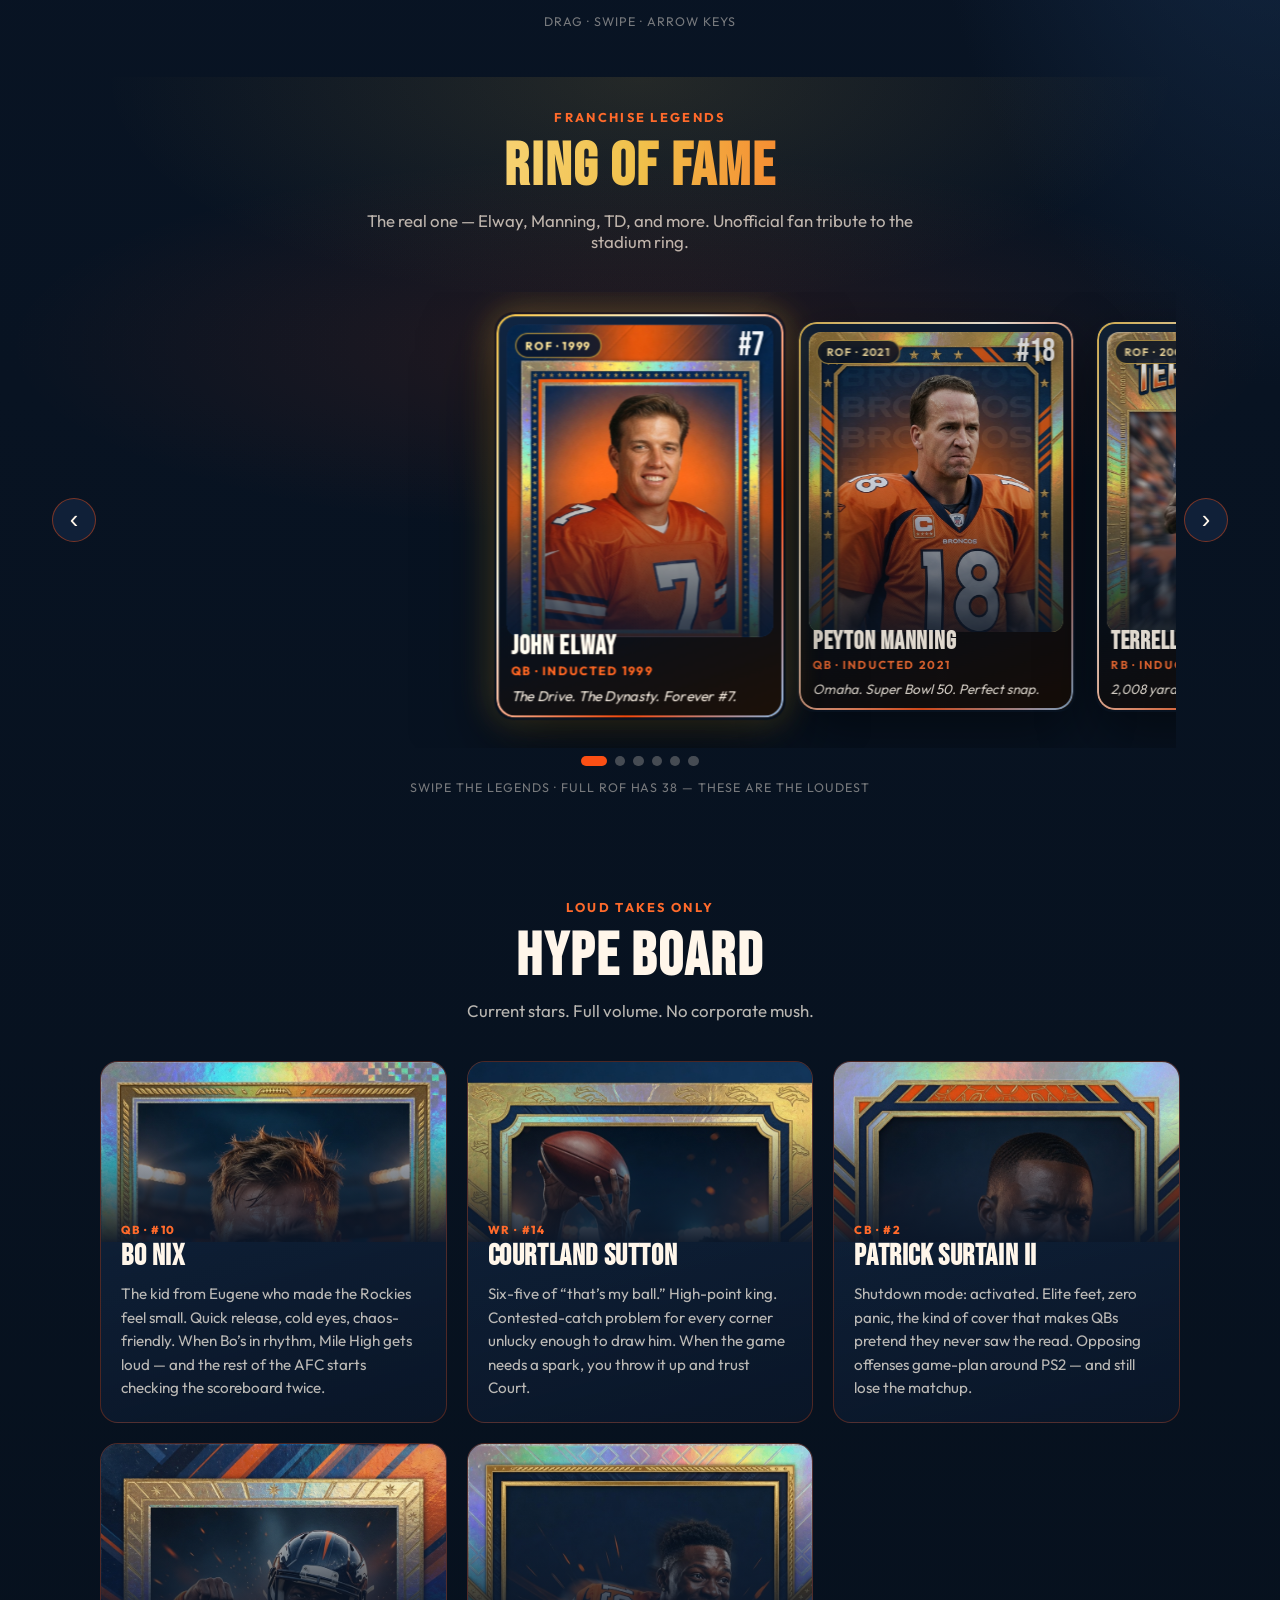
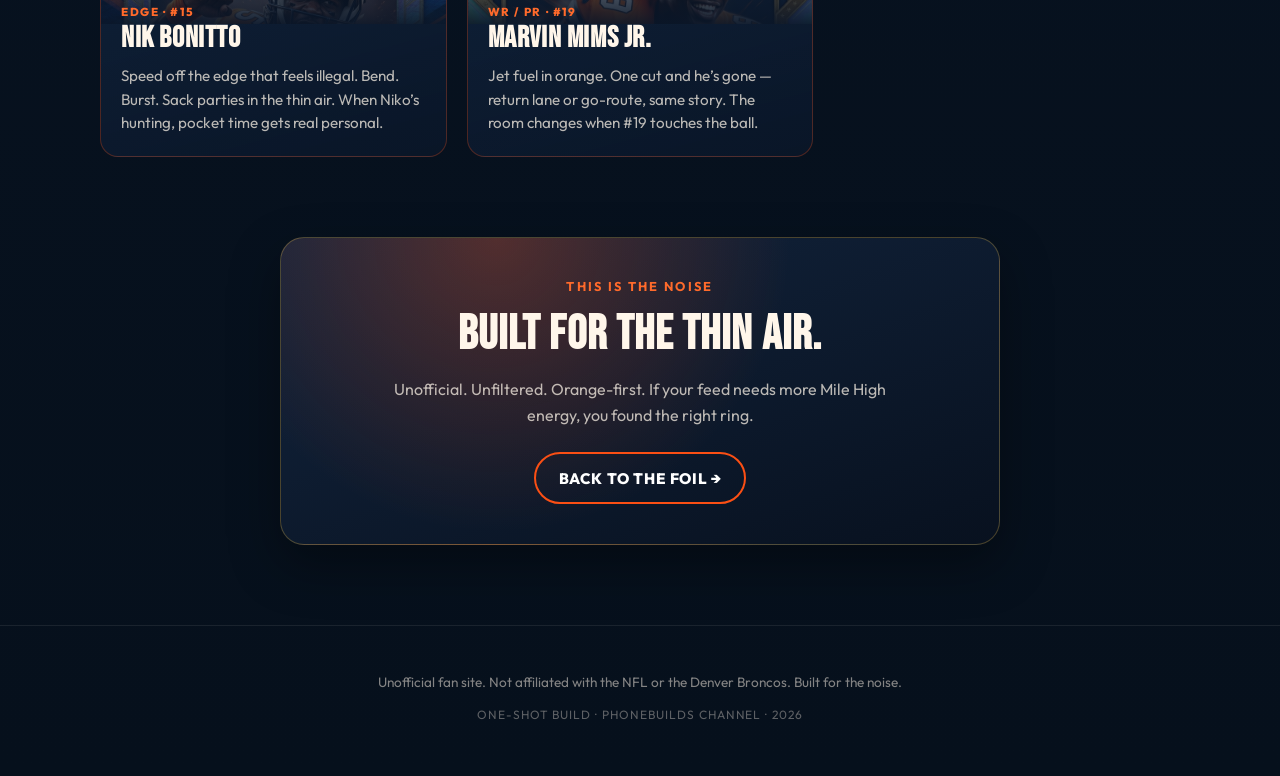
==== commit 2fa4b077: "Fix ring slider end-card clip + phone-first layout Center every foil card (including the last) via v" ====
--- a/public/index.html
+++ b/public/index.html
@@ -2,10 +2,12 @@
 <html lang="en">
 <head>
   <meta charset="UTF-8" />
-  <meta name="viewport" content="width=device-width, initial-scale=1.0" />
+  <meta name="viewport" content="width=device-width, initial-scale=1, viewport-fit=cover" />
   <title>Mile High Noise — Unofficial Broncos Fan HQ</title>
   <meta name="description" content="Unofficial Denver Broncos fan HQ — foil-bright cards, ring of stars, pure orange noise." />
   <meta name="theme-color" content="#0A1628" />
+  <meta name="mobile-web-app-capable" content="yes" />
+  <meta name="apple-mobile-web-app-status-bar-style" content="black-translucent" />
   <link rel="icon" href="favicon.svg" type="image/svg+xml" />
   <link rel="preconnect" href="https://fonts.googleapis.com" />
   <link rel="preconnect" href="https://fonts.gstatic.com" crossorigin />
--- a/public/styles.css
+++ b/public/styles.css
@@ -322,15 +322,20 @@
   gap: 0.5rem;
   max-width: 1200px;
   margin: 0 auto;
-  padding: 0 0.5rem;
+  padding: 0 0.75rem;
+  width: 100%;
+  box-sizing: border-box;
 }
 
 .ring-viewport {
   overflow: hidden;
   perspective: 1200px;
-  padding: 1.5rem 0 2rem;
+  /* Extra vertical room so scaled active cards don't clip */
+  padding: 1.75rem 0 2.25rem;
   touch-action: pan-y;
   cursor: grab;
+  min-width: 0; /* grid: allow viewport to shrink, not push past edges */
+  width: 100%;
 }
 
 .ring-viewport.is-dragging {
@@ -339,29 +344,34 @@
 
 .ring-track {
   display: flex;
-  gap: 1.25rem;
+  gap: 1rem;
   will-change: transform;
   transition: transform 0.45s cubic-bezier(0.22, 1, 0.36, 1);
-  padding: 0 calc(50% - 140px);
+  /* No side padding — JS centers every card (incl. last) in the viewport */
+  padding: 0;
+  margin: 0;
 }
 
 .sport-card {
   --tilt: 0deg;
   --lift: 1;
-  flex: 0 0 280px;
-  width: 280px;
+  flex: 0 0 min(280px, 72vw);
+  width: min(280px, 72vw);
   aspect-ratio: 2.5 / 3.5;
   position: relative;
   border-radius: var(--radius-card);
   transform: rotateY(var(--tilt)) scale(var(--lift));
+  transform-origin: center center;
   transition: transform 0.35s ease, box-shadow 0.35s ease, filter 0.35s ease;
   filter: brightness(0.88) saturate(0.9);
   box-shadow: var(--shadow-card);
   user-select: none;
+  -webkit-user-select: none;
+  -webkit-tap-highlight-color: transparent;
 }
 
 .sport-card.is-active {
-  --lift: 1.05;
+  --lift: 1.04;
   filter: brightness(1.05) saturate(1.1);
   box-shadow:
     0 30px 70px rgba(0, 0, 0, 0.55),
@@ -668,40 +678,116 @@
   opacity: 0.7;
 }
 
-/* Responsive */
+/* Phone-first responsive — channel is PhoneBuilds */
 @media (max-width: 720px) {
+  .site-header {
+    padding: 0.7rem 0.85rem;
+    padding-left: max(0.85rem, env(safe-area-inset-left));
+    padding-right: max(0.85rem, env(safe-area-inset-right));
+  }
+
   .logo-text {
     display: none;
   }
 
   .nav {
-    font-size: 0.72rem;
-    gap: 0.25rem 0.7rem;
+    font-size: 0.68rem;
+    gap: 0.2rem 0.55rem;
+    justify-content: flex-end;
   }
 
   .hero {
-    min-height: 85vh;
-    padding-top: 3rem;
+    min-height: 78vh;
+    padding: 2.5rem 1rem 2rem;
+    padding-left: max(1rem, env(safe-area-inset-left));
+    padding-right: max(1rem, env(safe-area-inset-right));
   }
 
   .hero-stats {
     grid-template-columns: 1fr;
   }
 
-  .ring-track {
-    padding: 0 calc(50% - 130px);
-    gap: 1rem;
+  .ring-section {
+    padding: 3rem 0 2rem;
+  }
+
+  /* Full-width stage: arrows under track so last card isn't squeezed by side buttons */
+  .ring-stage {
+    grid-template-columns: 1fr 1fr;
+    grid-template-areas:
+      "viewport viewport"
+      "prev next";
+    column-gap: 0.75rem;
+    row-gap: 0.25rem;
+    padding: 0 0.5rem;
+    max-width: 100%;
+  }
+
+  .ring-viewport {
+    grid-area: viewport;
+    padding: 1.25rem 0 1.5rem;
+  }
+
+  .ring-btn {
+    width: 2.75rem;
+    height: 2.75rem;
+    font-size: 1.5rem;
+  }
+
+  .ring-btn.prev {
+    grid-area: prev;
+    justify-self: end;
+  }
+
+  .ring-btn.next {
+    grid-area: next;
+    justify-self: start;
   }
 
   .sport-card {
-    flex-basis: 260px;
-    width: 260px;
-  }
-
-  .ring-btn {
-    width: 2.25rem;
-    height: 2.25rem;
+    /* ~full phone frame with side peek of neighbors */
+    flex-basis: min(78vw, 300px);
+    width: min(78vw, 300px);
+  }
+
+  .sport-card.is-active {
+    --lift: 1.03; /* lighter scale so edges never clip on narrow viewports */
+  }
+
+  .card-meta h3 {
     font-size: 1.35rem;
+  }
+
+  .card-flavor {
+    font-size: 0.8rem;
+  }
+
+  .stars-section {
+    padding: 2.5rem 1rem 3rem;
+  }
+
+  .hype-grid {
+    grid-template-columns: 1fr;
+  }
+
+  .roar-section {
+    padding: 1rem 1rem 4rem;
+  }
+
+  .site-footer {
+    padding-bottom: max(2.5rem, env(safe-area-inset-bottom));
+  }
+}
+
+@media (max-width: 380px) {
+  .sport-card {
+    flex-basis: min(82vw, 280px);
+    width: min(82vw, 280px);
+  }
+
+  .nav {
+    font-size: 0.62rem;
+    gap: 0.15rem 0.4rem;
   }
 }
 
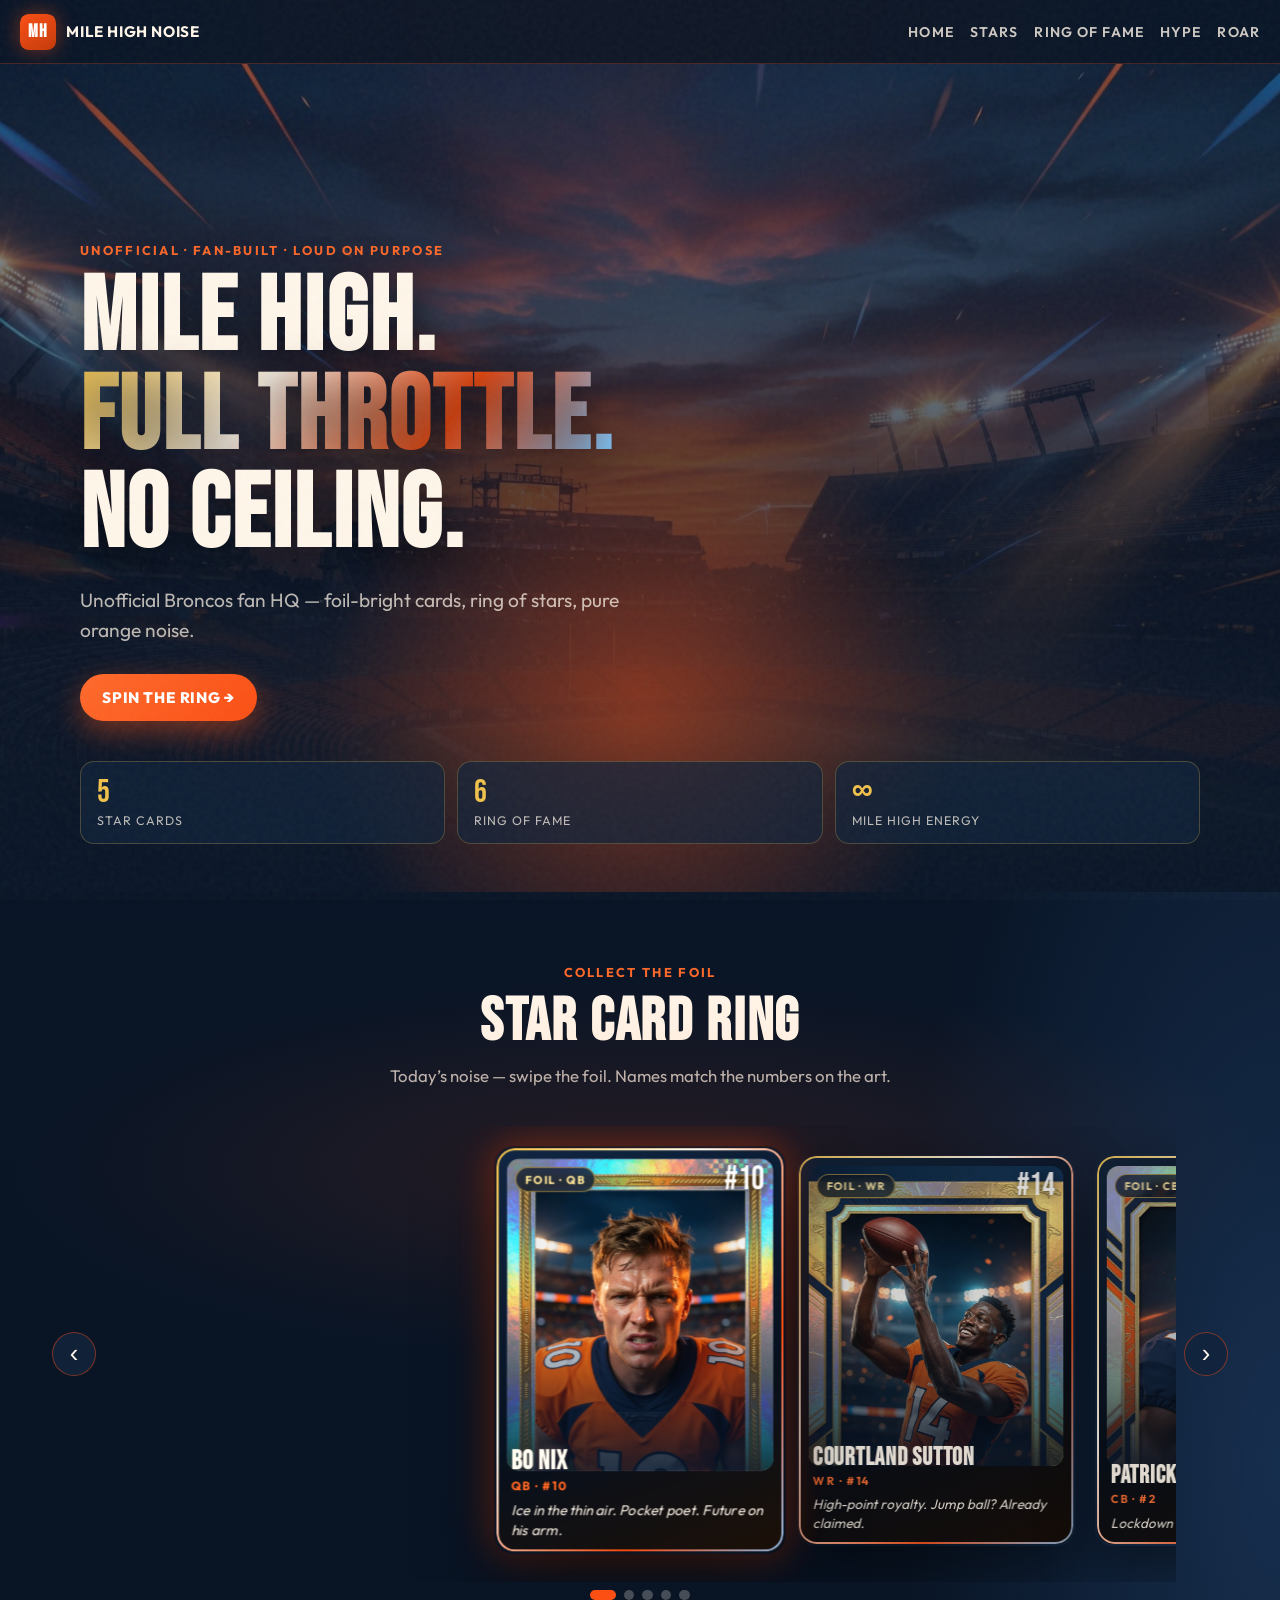
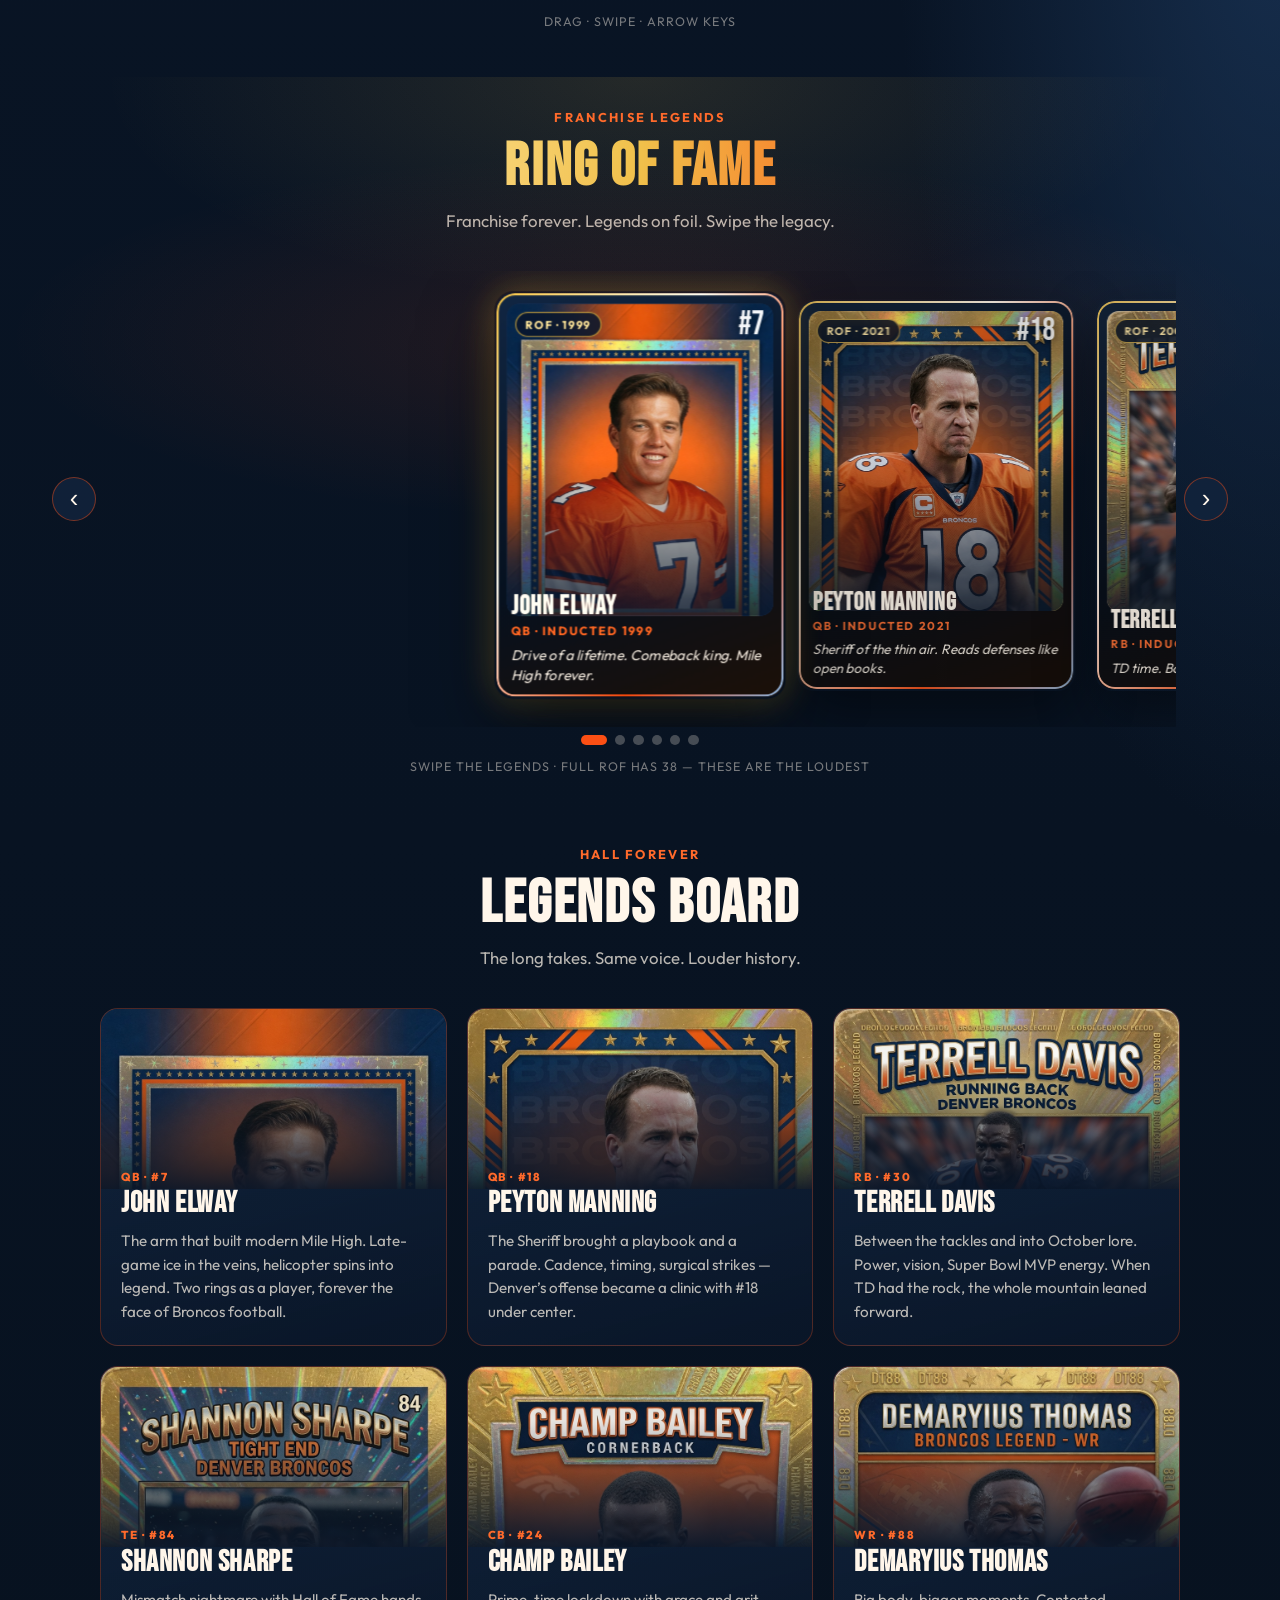
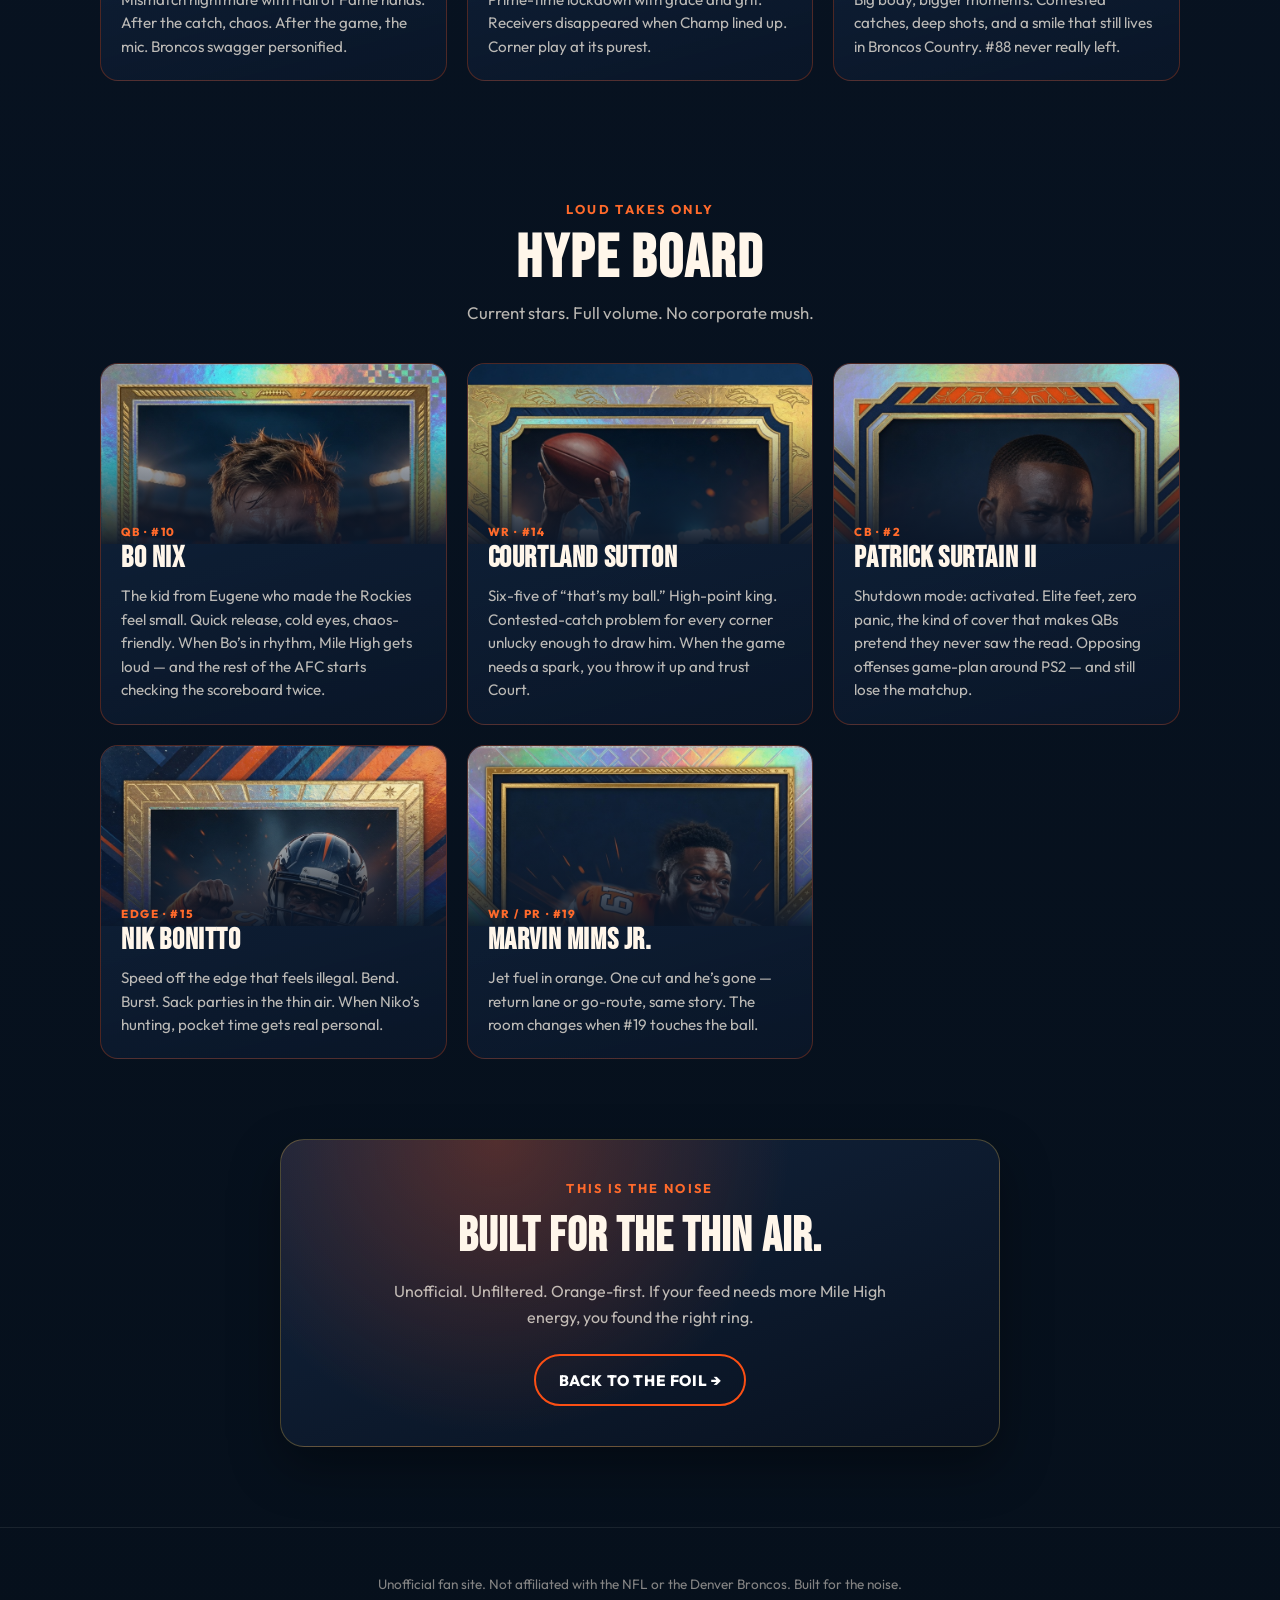
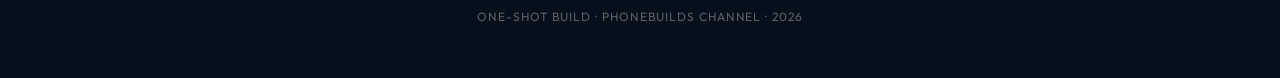
==== commit be4115f2: "Ship Honey RoF flavor + legends board + phone last-card polish Drop Ring of Fame foil lines and long" ====
--- a/public/index.html
+++ b/public/index.html
@@ -76,7 +76,7 @@
       <div class="section-head">
         <p class="eyebrow">Franchise legends</p>
         <h2>Ring of Fame</h2>
-        <p class="section-sub">The real one — Elway, Manning, TD, and more. Unofficial fan tribute to the stadium ring.</p>
+        <p class="section-sub">Franchise forever. Legends on foil. Swipe the legacy.</p>
       </div>
 
       <div class="ring-stage">
@@ -91,6 +91,16 @@
 
       <div class="ring-dots" id="rofDots" role="tablist" aria-label="Ring of Fame position"></div>
       <p class="ring-hint">Swipe the legends · full RoF has 38 — these are the loudest</p>
+    </section>
+
+    <!-- LEGENDS HYPE (Honey long blurbs) -->
+    <section id="legends" class="stars-section legends-section" aria-label="Ring of Fame hype">
+      <div class="section-head">
+        <p class="eyebrow">Hall forever</p>
+        <h2>Legends Board</h2>
+        <p class="section-sub">The long takes. Same voice. Louder history.</p>
+      </div>
+      <div class="hype-grid" id="legendsGrid"></div>
     </section>
 
     <!-- HYPE BOARD -->
--- a/public/styles.css
+++ b/public/styles.css
@@ -745,13 +745,13 @@
   }
 
   .sport-card {
-    /* ~full phone frame with side peek of neighbors */
-    flex-basis: min(78vw, 300px);
-    width: min(78vw, 300px);
+    /* Phone frame: room for side peek so first/last still center fully */
+    flex-basis: min(74vw, 290px);
+    width: min(74vw, 290px);
   }
 
   .sport-card.is-active {
-    --lift: 1.03; /* lighter scale so edges never clip on narrow viewports */
+    --lift: 1.02; /* light scale — full card stays inside overflow:hidden */
   }
 
   .card-meta h3 {
@@ -781,8 +781,8 @@
 
 @media (max-width: 380px) {
   .sport-card {
-    flex-basis: min(82vw, 280px);
-    width: min(82vw, 280px);
+    flex-basis: min(78vw, 270px);
+    width: min(78vw, 270px);
   }
 
   .nav {
@@ -813,6 +813,10 @@
     radial-gradient(ellipse 70% 50% at 50% 0%, rgba(240, 193, 75, 0.12), transparent 60%);
 }
 
+.legends-section {
+  padding-top: 1.5rem;
+}
+
 .ring-section--rof .section-head h2 {
   background: linear-gradient(90deg, var(--gold-soft), var(--gold), #fb4f14);
   -webkit-background-clip: text;
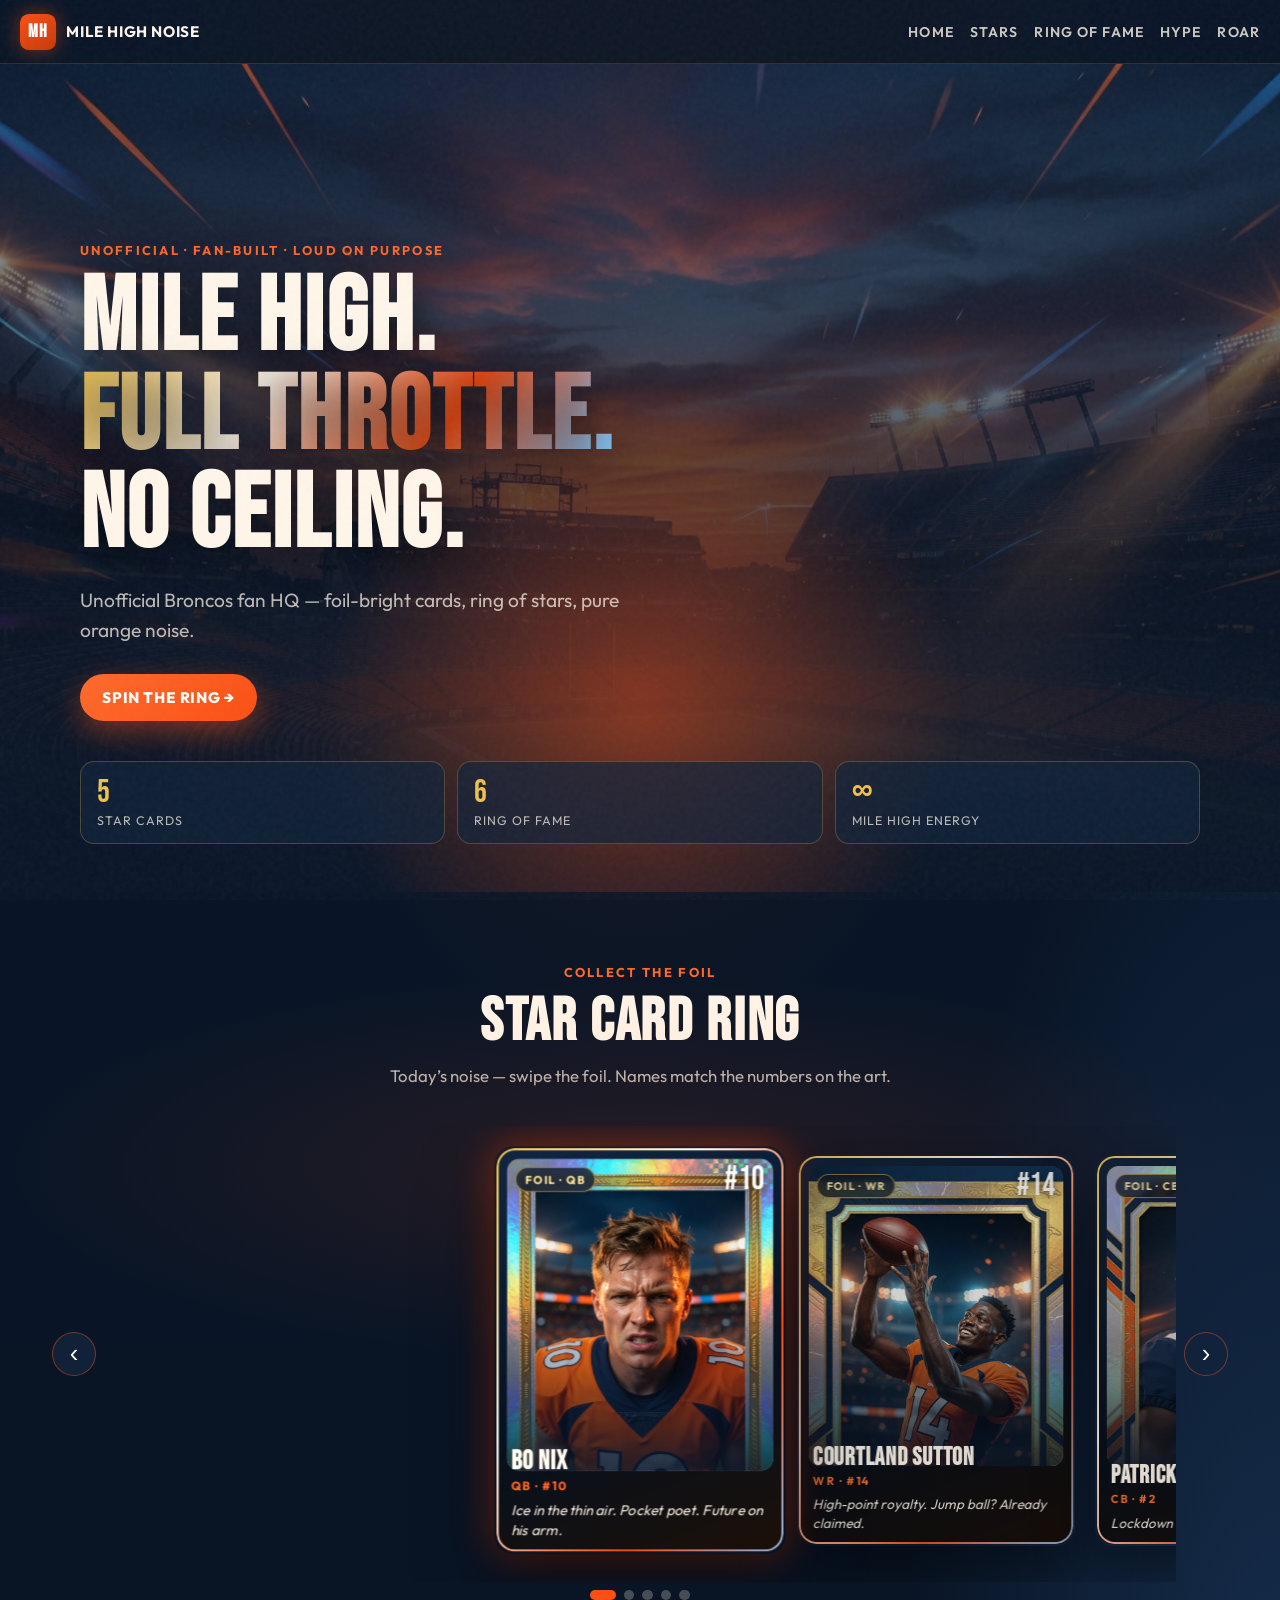
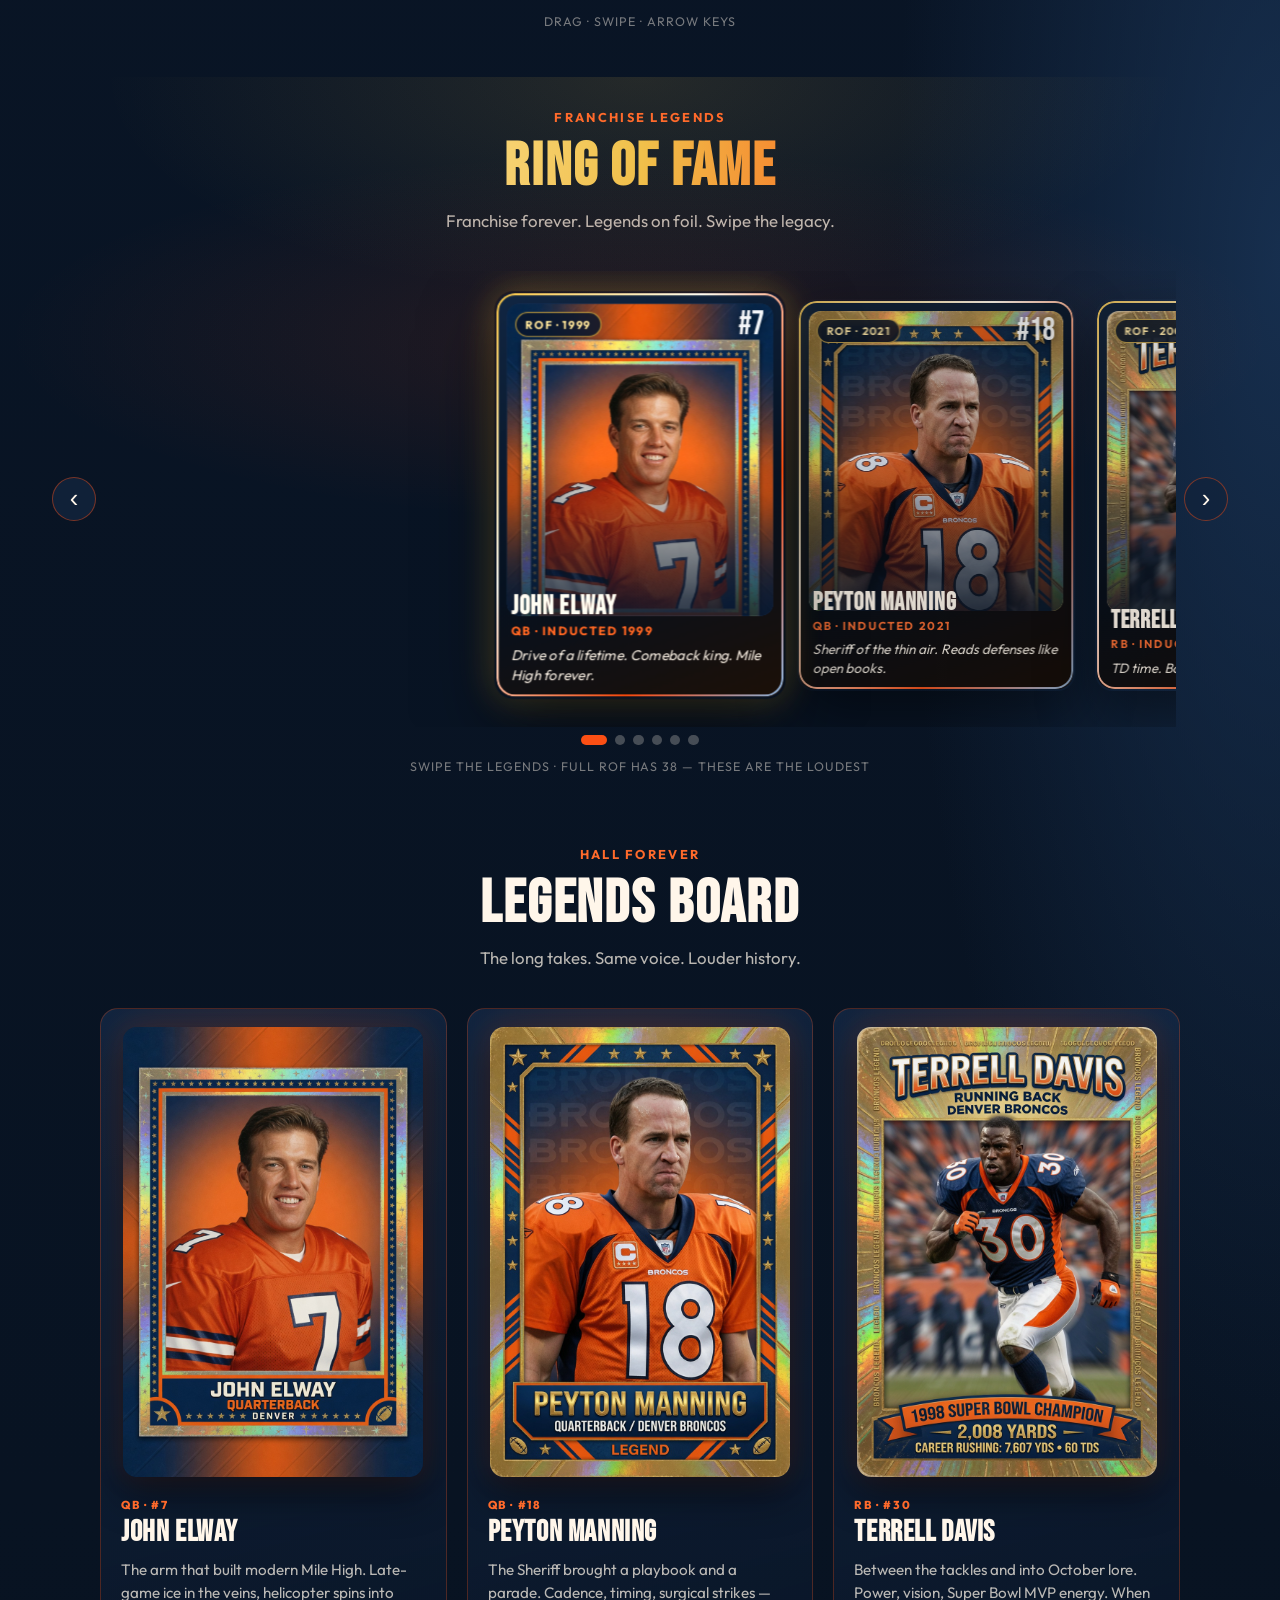
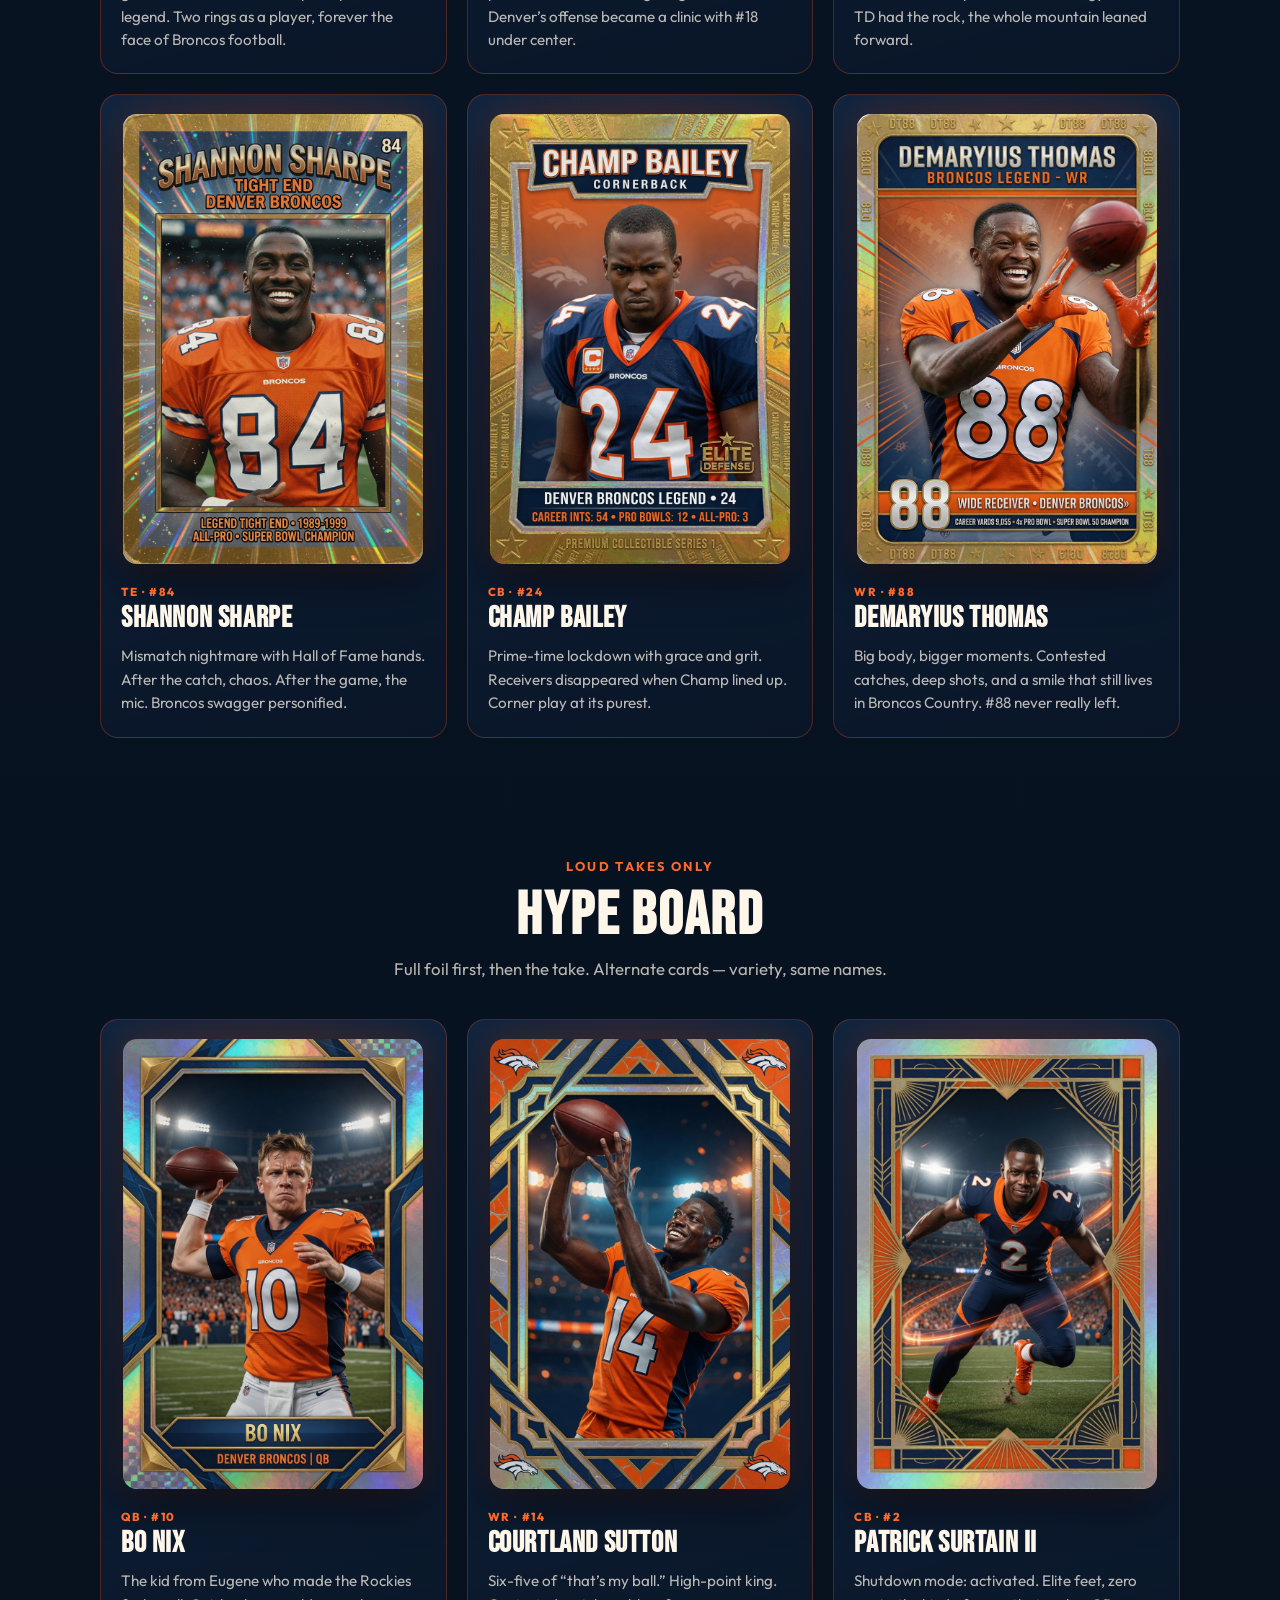
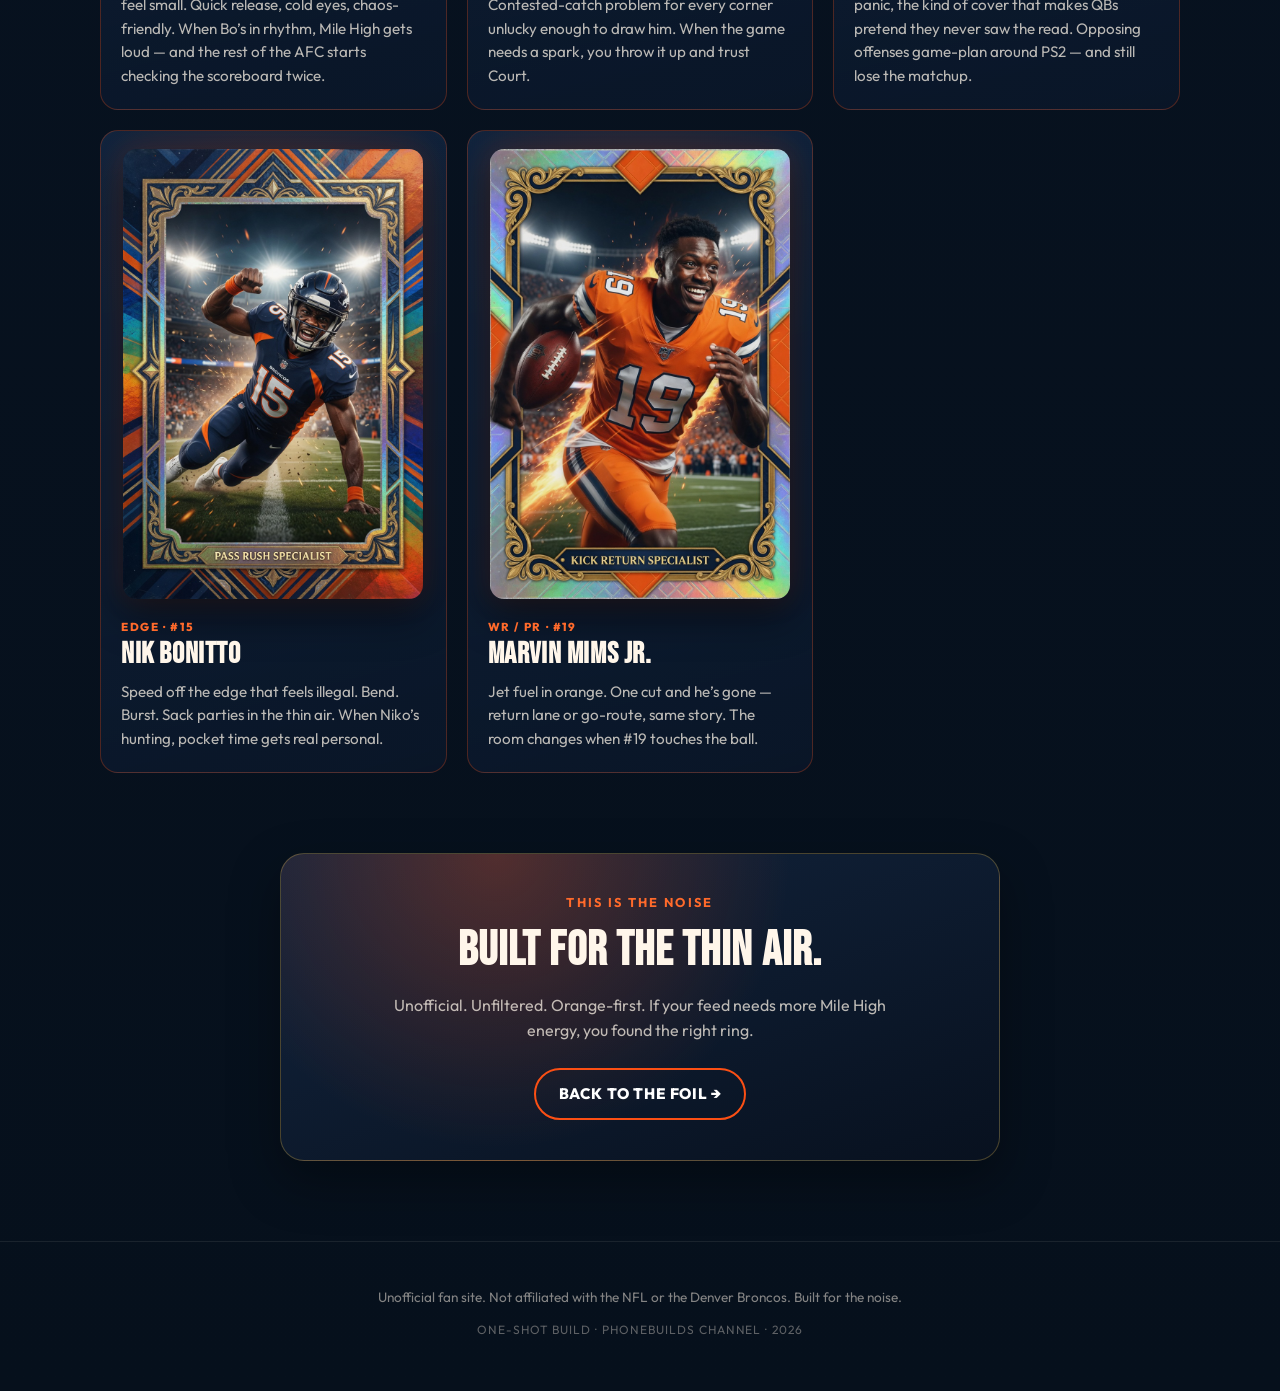
==== commit b424be01: "Hype Board: full alt foil cards before blurbs Star Card Ring art unchanged. Each current star gets a" ====
--- a/public/index.html
+++ b/public/index.html
@@ -108,7 +108,7 @@
       <div class="section-head">
         <p class="eyebrow">Loud takes only</p>
         <h2>Hype Board</h2>
-        <p class="section-sub">Current stars. Full volume. No corporate mush.</p>
+        <p class="section-sub">Full foil first, then the take. Alternate cards — variety, same names.</p>
       </div>
       <div class="hype-grid" id="hypeGrid"></div>
     </section>
--- a/public/styles.css
+++ b/public/styles.css
@@ -567,7 +567,8 @@
   border: 1px solid rgba(251, 79, 20, 0.28);
   min-height: 100%;
   display: grid;
-  grid-template-rows: 180px 1fr;
+  /* Full trading card first, then blurb text */
+  grid-template-rows: auto 1fr;
   transition: transform 0.25s, border-color 0.25s, box-shadow 0.25s;
 }
 
@@ -577,28 +578,30 @@
   box-shadow: 0 18px 40px rgba(0, 0, 0, 0.35);
 }
 
-.hype-photo {
-  position: relative;
-  overflow: hidden;
-}
-
-.hype-photo img {
-  width: 100%;
-  height: 100%;
-  object-fit: cover;
-  object-position: top center;
-}
-
-.hype-photo::after {
-  content: "";
-  position: absolute;
-  inset: 0;
-  background: linear-gradient(180deg, transparent 30%, rgba(10, 22, 40, 0.95) 100%);
+/* Full sports card — no crop strip; entire foil visible before copy */
+.hype-foil {
+  display: flex;
+  justify-content: center;
+  align-items: flex-start;
+  padding: 1.15rem 1.15rem 0;
+  background:
+    radial-gradient(ellipse 80% 60% at 50% 20%, rgba(251, 79, 20, 0.12), transparent 70%);
+}
+
+.hype-foil img {
+  width: min(100%, 300px);
+  height: auto;
+  aspect-ratio: 2 / 3;
+  object-fit: contain;
+  border-radius: 14px;
+  box-shadow:
+    0 18px 40px rgba(0, 0, 0, 0.45),
+    0 0 28px rgba(251, 79, 20, 0.18);
 }
 
 .hype-body {
-  padding: 0 1.25rem 1.35rem;
-  margin-top: -1.5rem;
+  padding: 1rem 1.25rem 1.35rem;
+  margin-top: 0;
   position: relative;
   z-index: 1;
 }
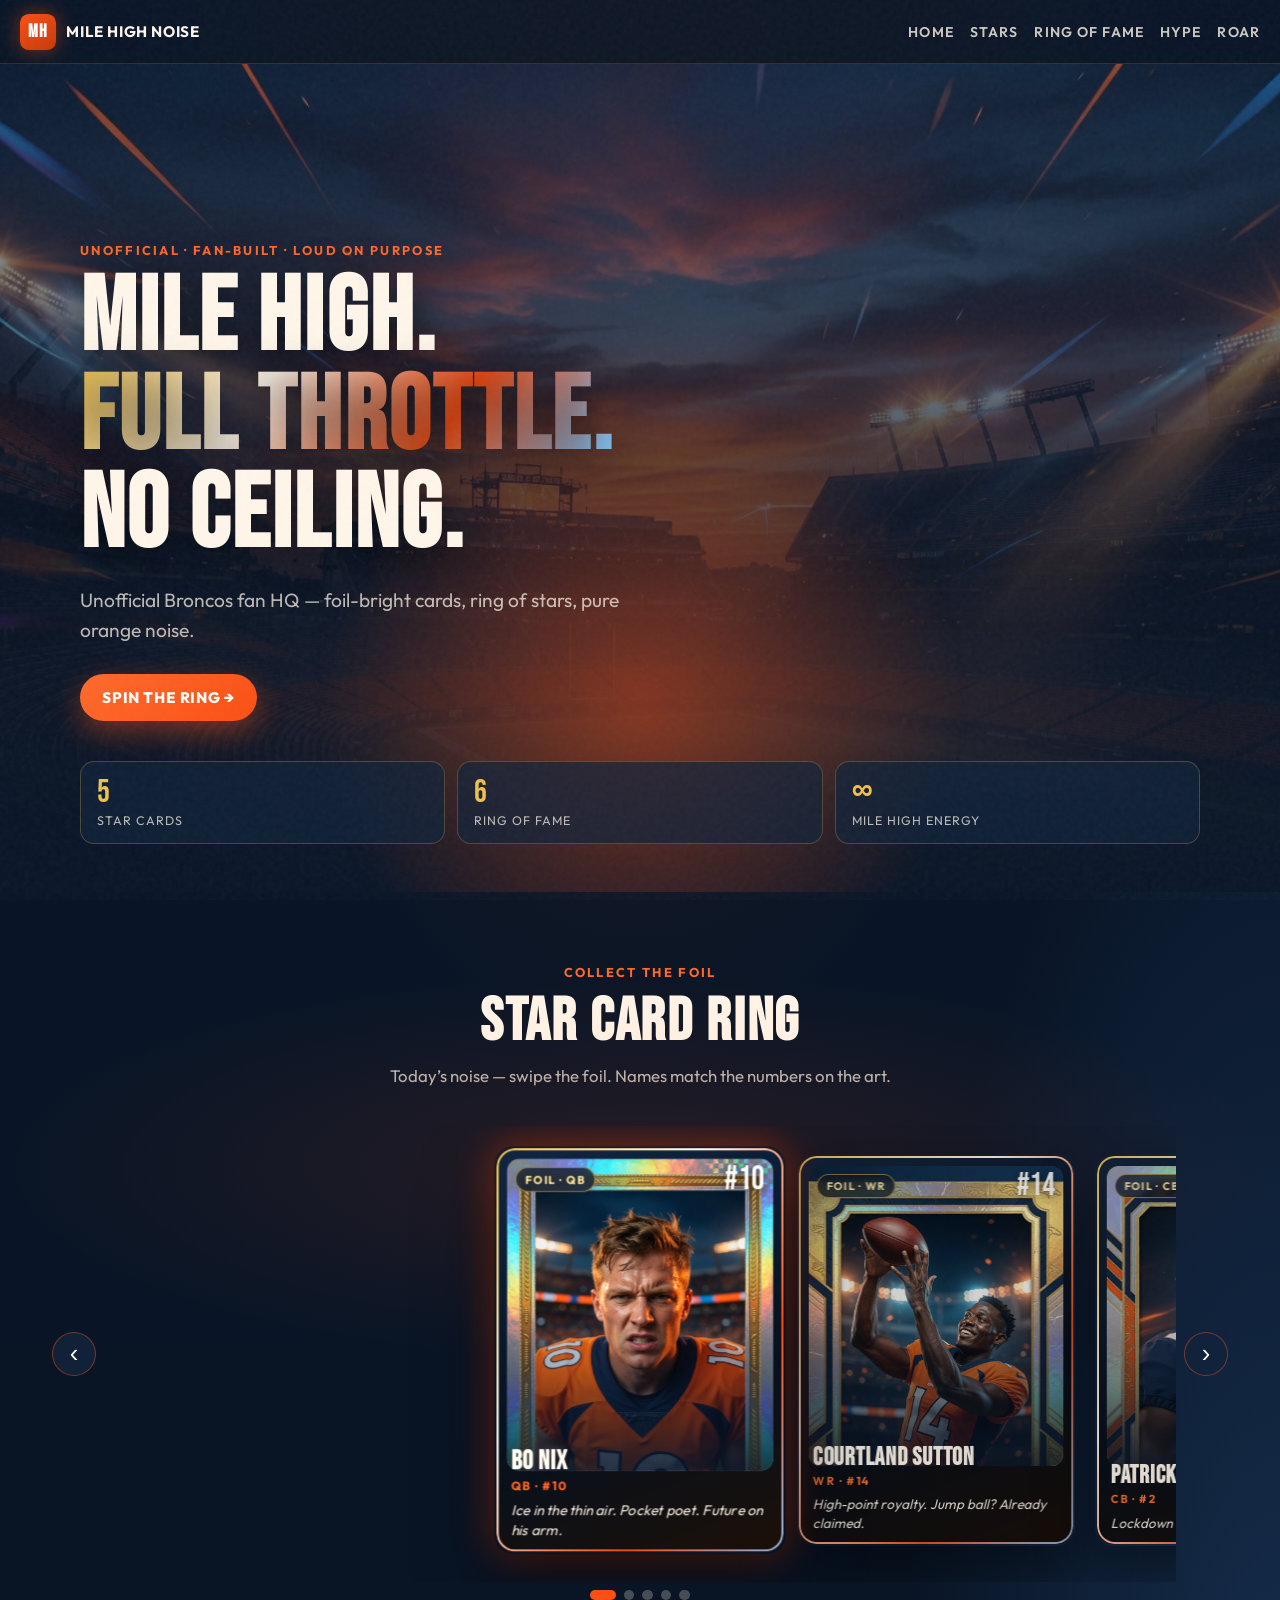
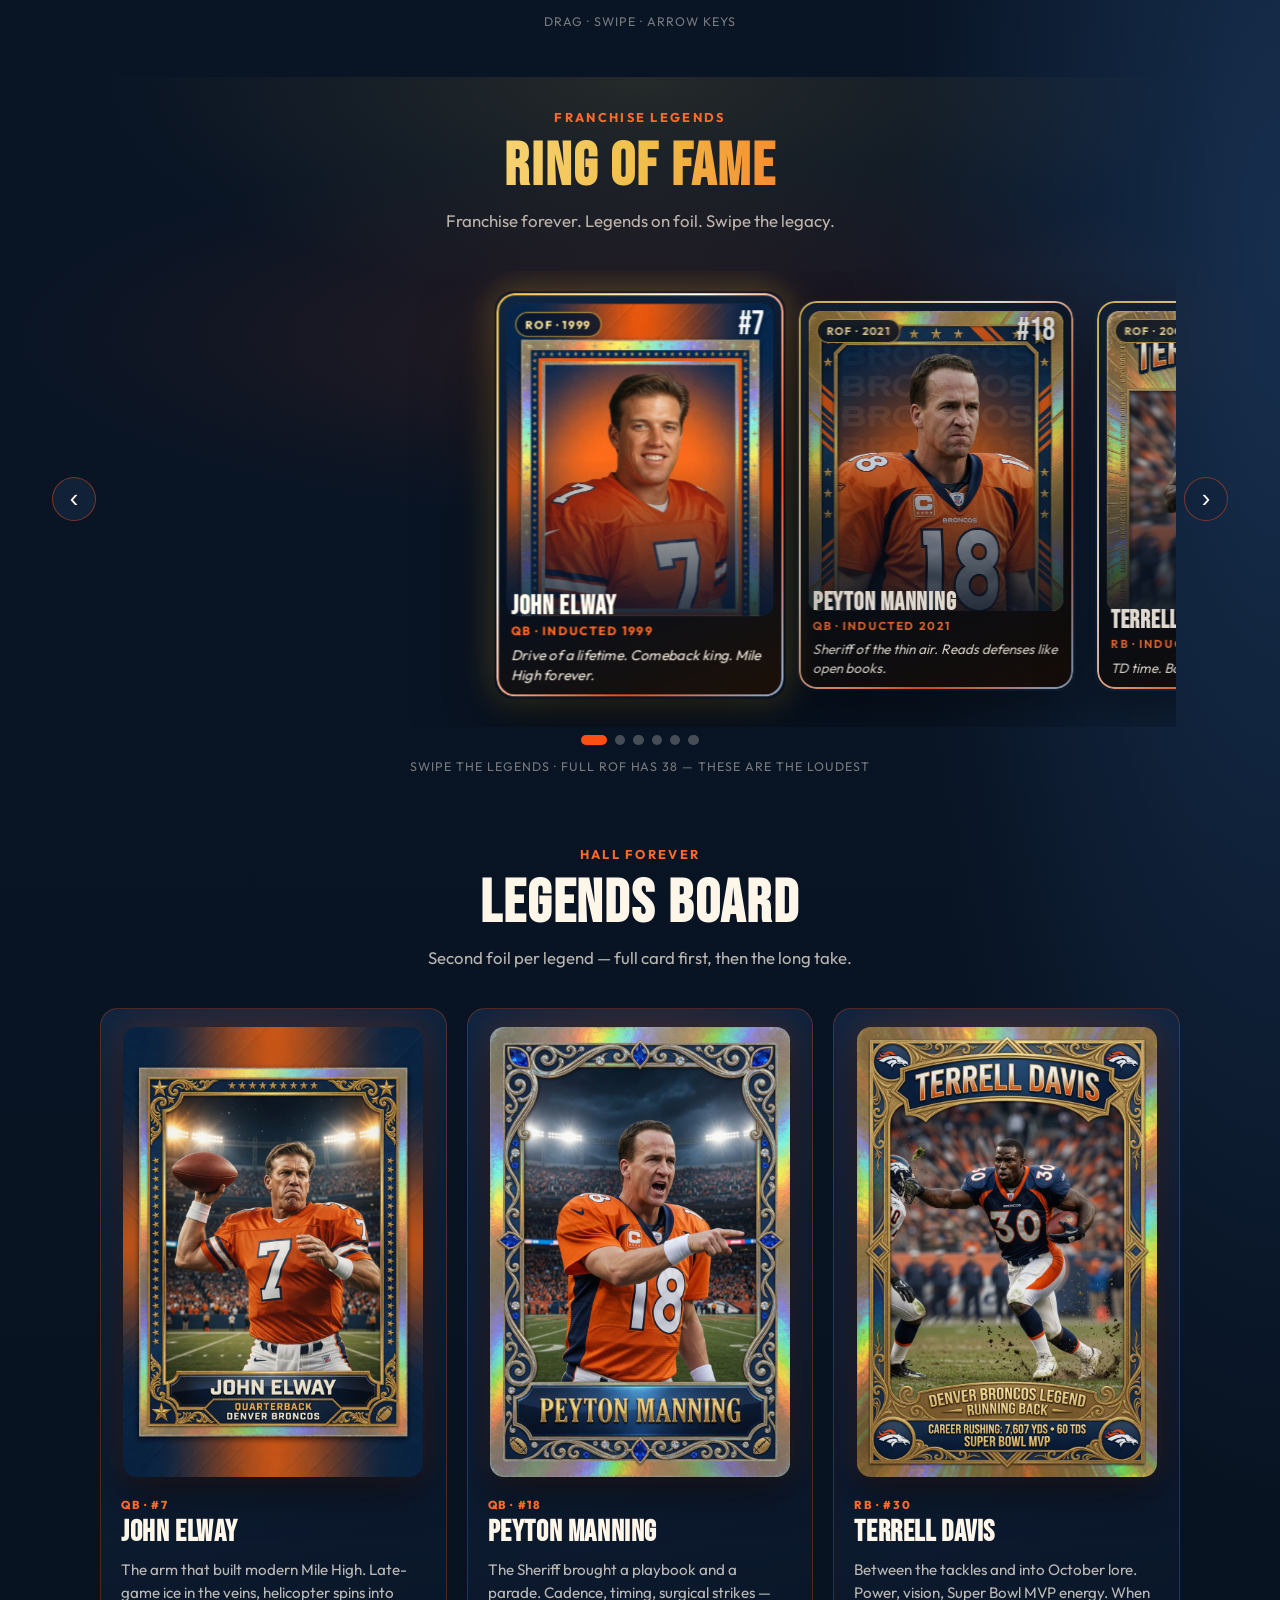
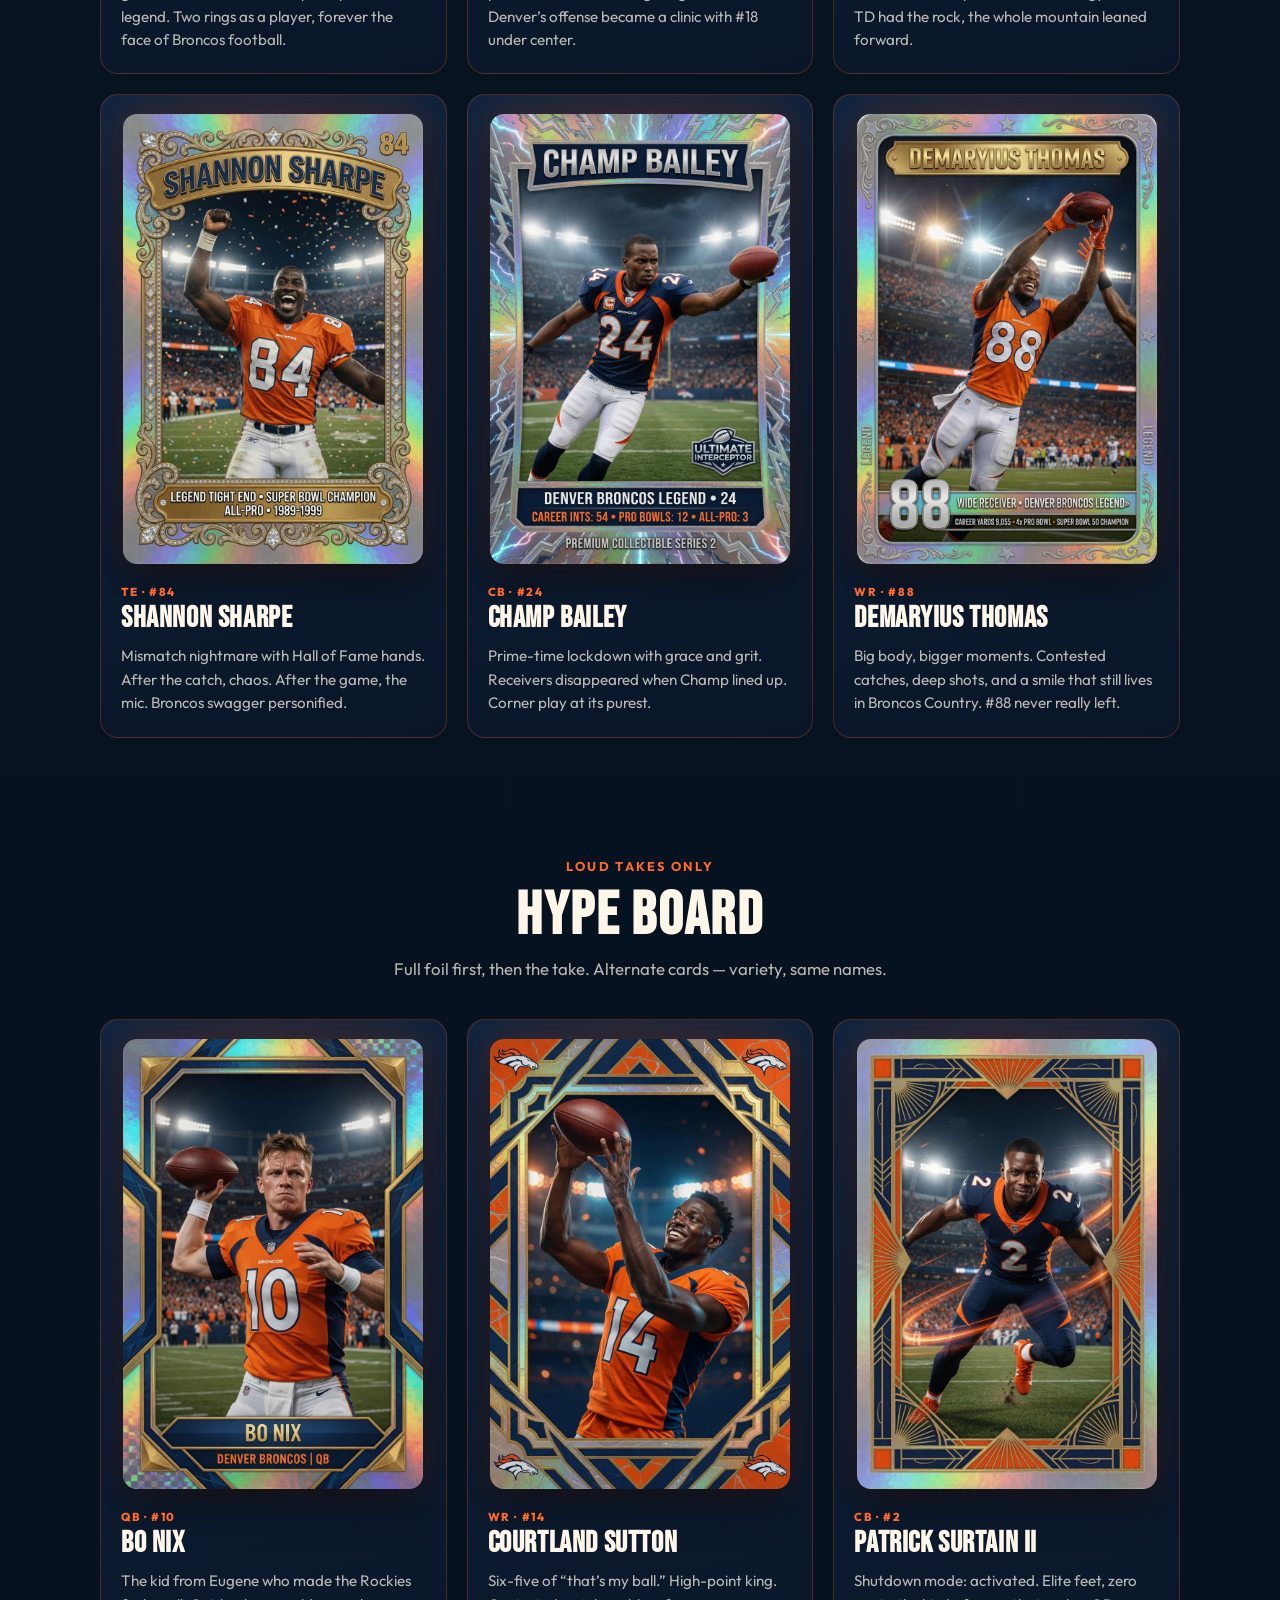
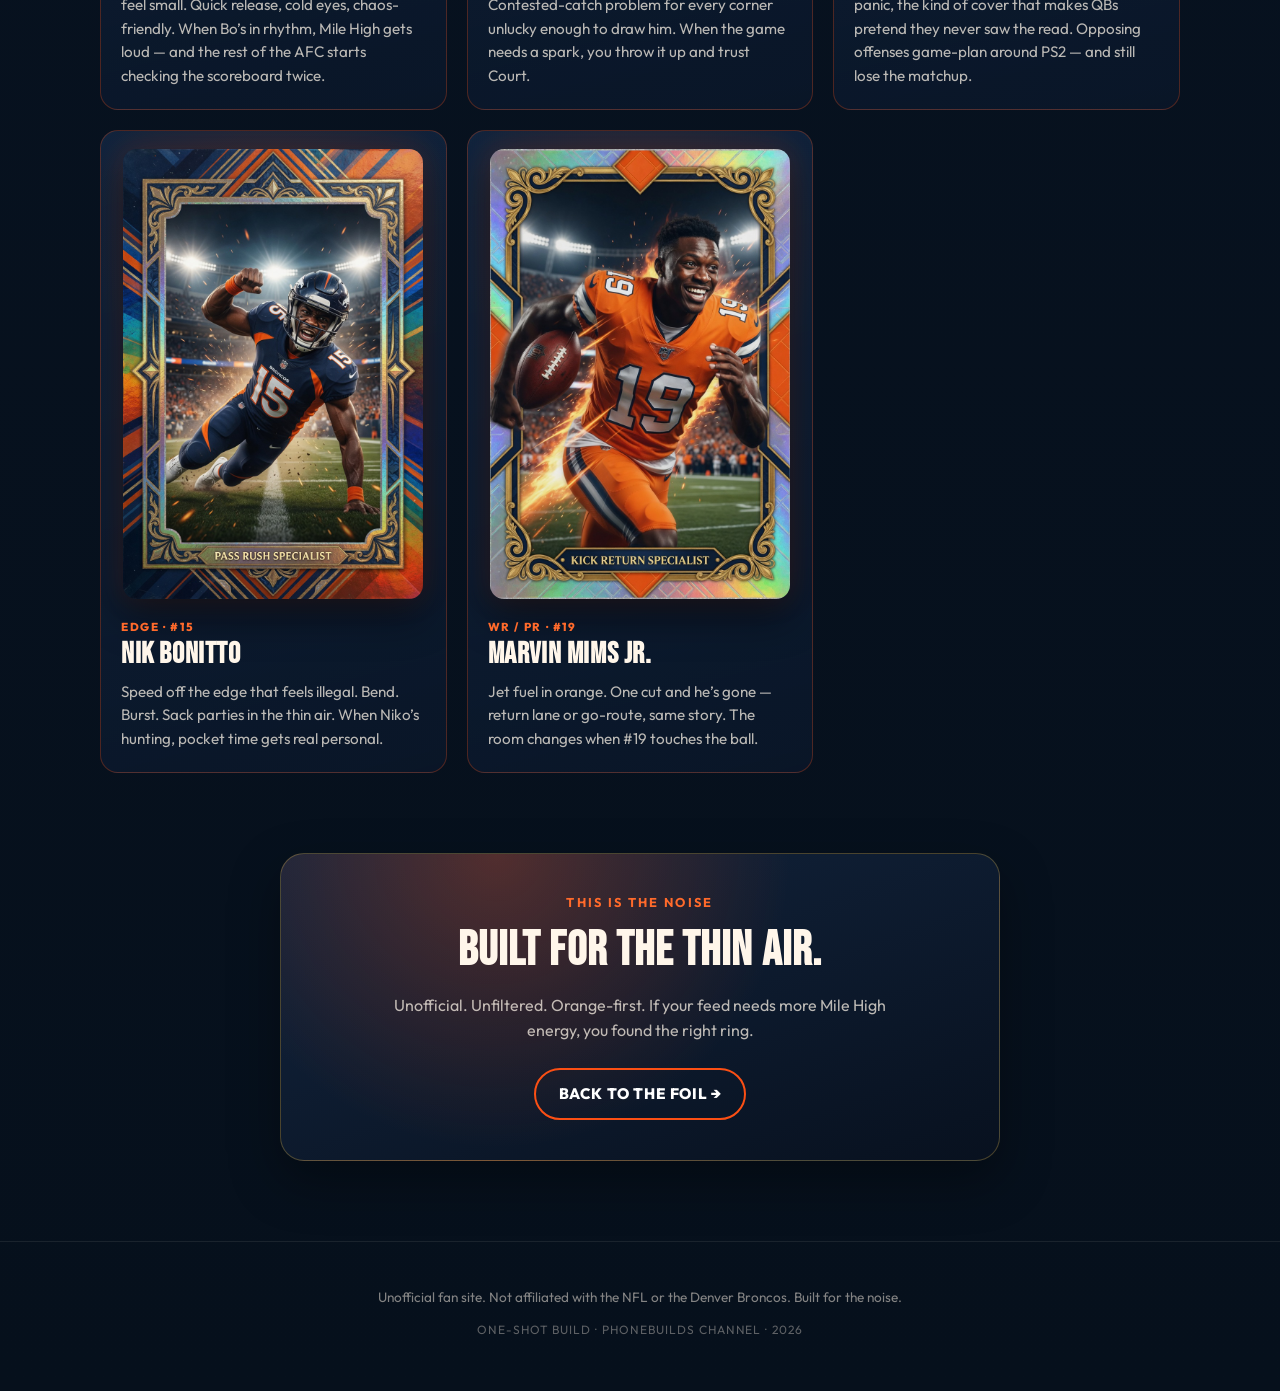
==== commit df2e2222: "Legends Board: second foil card per Ring of Fame legend RoF slider art unchanged. Each legend gets a" ====
--- a/public/index.html
+++ b/public/index.html
@@ -98,7 +98,7 @@
       <div class="section-head">
         <p class="eyebrow">Hall forever</p>
         <h2>Legends Board</h2>
-        <p class="section-sub">The long takes. Same voice. Louder history.</p>
+        <p class="section-sub">Second foil per legend — full card first, then the long take.</p>
       </div>
       <div class="hype-grid" id="legendsGrid"></div>
     </section>
